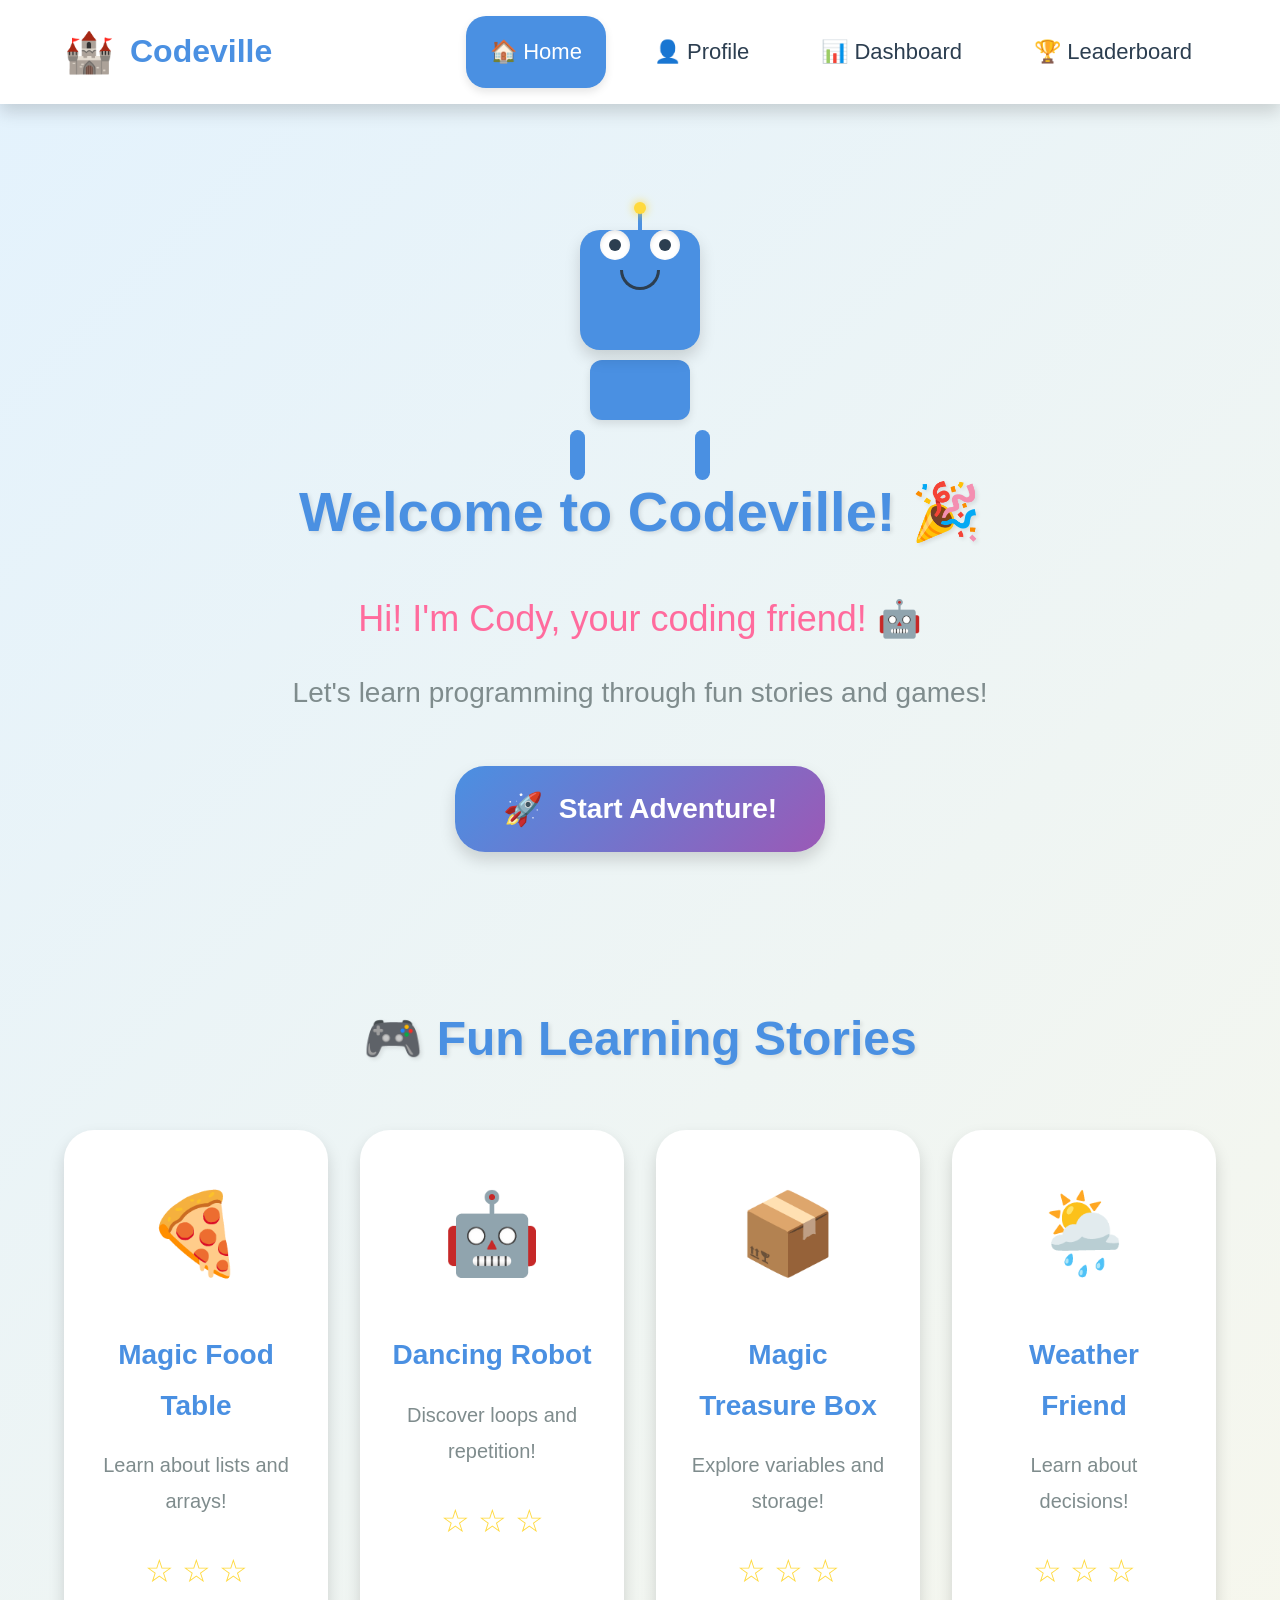
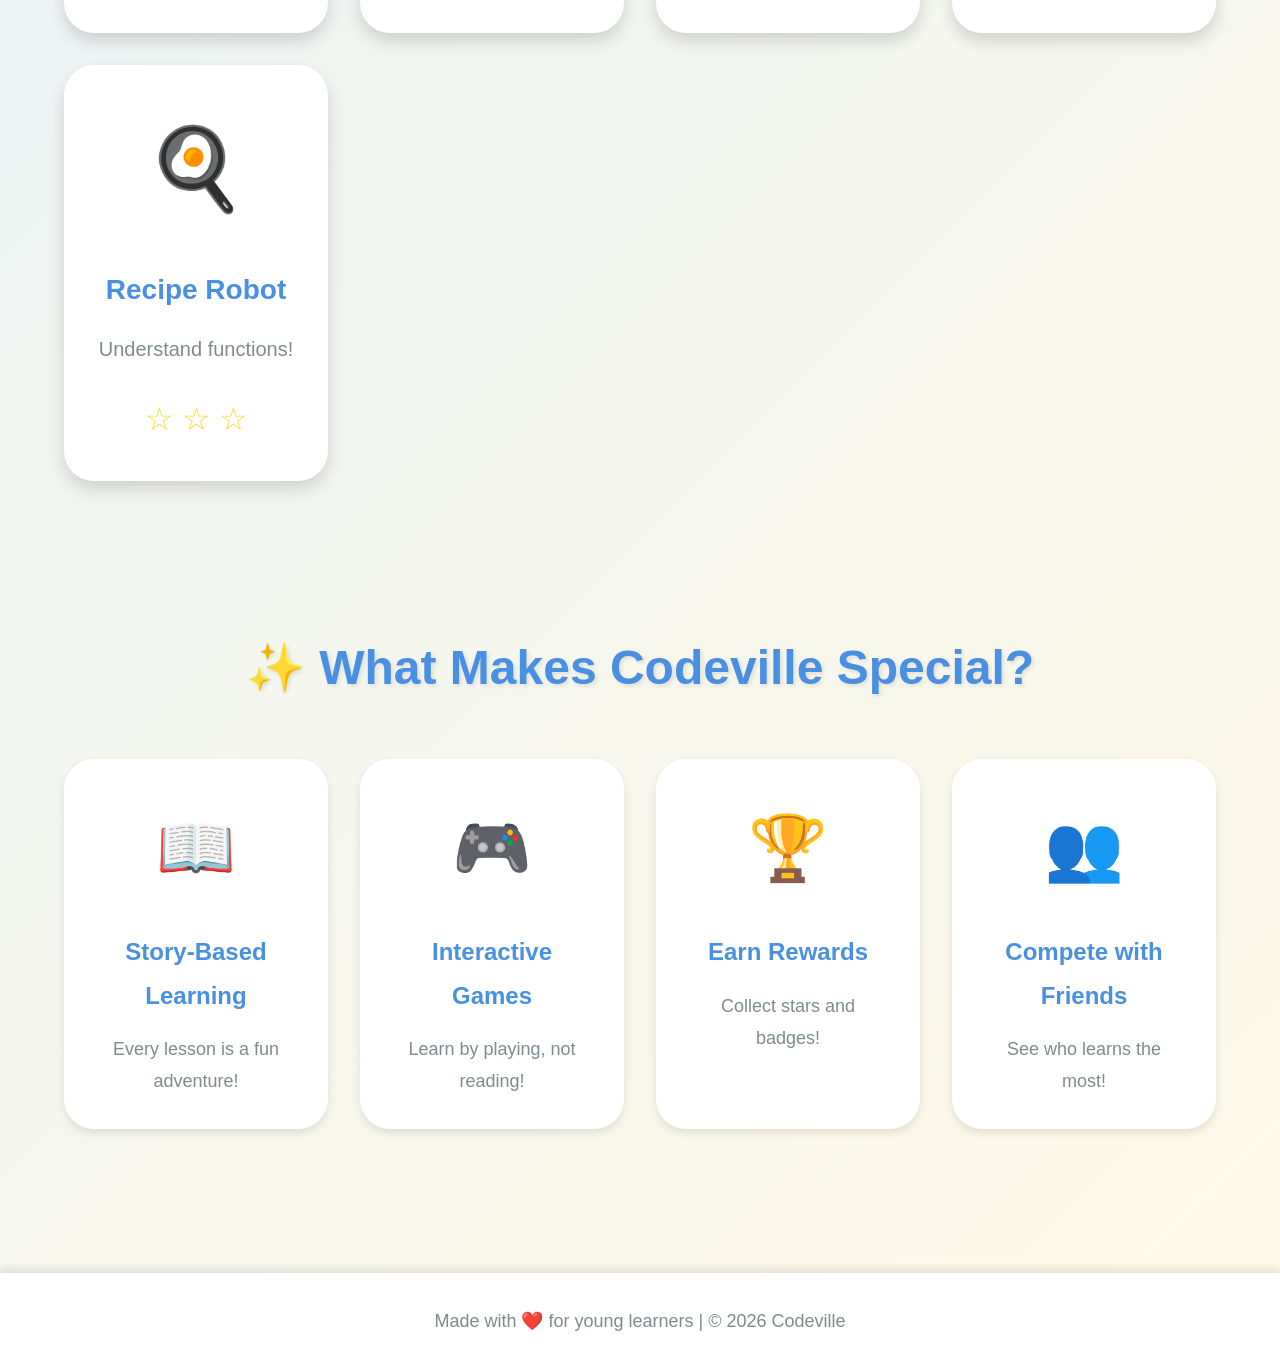
==== dashboard.html @ d08ebb69 "Add dashboard, leaderboard, and profile pages with full functionality" ====
<!DOCTYPE html>
<html lang="en">
<head>
    <meta charset="UTF-8">
    <meta name="viewport" content="width=device-width, initial-scale=1.0">
    <title>📊 My Dashboard - Codeville</title>
    <link rel="stylesheet" href="css/main.css">
    <link rel="stylesheet" href="css/animations.css">
    <link rel="stylesheet" href="css/kid-friendly.css">
    <style>
        .dashboard-container {
            max-width: 1200px;
            margin: 0 auto;
            padding: var(--spacing-xl) var(--spacing-md);
        }

        .dashboard-header {
            background: linear-gradient(135deg, var(--cody-blue), var(--fun-pink));
            border-radius: var(--radius-lg);
            padding: var(--spacing-xl);
            text-align: center;
            color: var(--white);
            box-shadow: var(--shadow-medium);
            margin-bottom: var(--spacing-xl);
        }

        .dashboard-greeting {
            font-size: 48px;
            margin-bottom: var(--spacing-sm);
            animation: bounce 2s infinite;
        }

        .dashboard-subtitle {
            font-size: 28px;
            opacity: 0.9;
        }

        .stats-overview {
            display: grid;
            grid-template-columns: repeat(auto-fit, minmax(220px, 1fr));
            gap: var(--spacing-md);
            margin-bottom: var(--spacing-xl);
        }

        .stat-box {
            background: var(--white);
            border-radius: var(--radius-lg);
            padding: var(--spacing-lg);
            text-align: center;
            box-shadow: var(--shadow-small);
            transition: all 0.3s ease;
        }

        .stat-box:hover {
            transform: translateY(-4px);
            box-shadow: var(--shadow-medium);
        }

        .stat-icon {
            font-size: 72px;
            margin-bottom: var(--spacing-sm);
        }

        .stat-value {
            font-size: 56px;
            font-weight: bold;
            color: var(--cody-blue);
            margin-bottom: var(--spacing-xs);
        }

        .stat-label {
            font-size: 22px;
            color: var(--text-light);
        }

        .progress-section {
            background: var(--white);
            border-radius: var(--radius-lg);
            padding: var(--spacing-xl);
            box-shadow: var(--shadow-medium);
            margin-bottom: var(--spacing-xl);
        }

        .section-title {
            font-size: 40px;
            color: var(--cody-blue);
            text-align: center;
            margin-bottom: var(--spacing-lg);
        }

        .progress-bar-container {
            background: var(--sky-blue);
            border-radius: var(--radius-full);
            height: 60px;
            margin-bottom: var(--spacing-md);
            overflow: hidden;
            position: relative;
        }

        .progress-bar-fill {
            background: linear-gradient(90deg, var(--happy-yellow), var(--fun-pink));
            height: 100%;
            border-radius: var(--radius-full);
            display: flex;
            align-items: center;
            justify-content: center;
            font-size: 24px;
            font-weight: bold;
            color: var(--white);
            transition: width 1s ease;
            min-width: 60px;
        }

        .progress-label {
            font-size: 24px;
            color: var(--text-dark);
            margin-bottom: var(--spacing-sm);
            font-weight: bold;
        }

        .stories-grid {
            display: grid;
            grid-template-columns: repeat(auto-fill, minmax(280px, 1fr));
            gap: var(--spacing-lg);
            margin-bottom: var(--spacing-xl);
        }

        .story-card {
            background: var(--white);
            border-radius: var(--radius-lg);
            padding: var(--spacing-lg);
            text-align: center;
            box-shadow: var(--shadow-small);
            transition: all 0.3s ease;
            cursor: pointer;
            border: 4px solid transparent;
        }

        .story-card:hover {
            transform: translateY(-8px);
            box-shadow: var(--shadow-large);
            border-color: var(--cody-blue);
        }

        .story-card.completed {
            background: linear-gradient(135deg, #E8F5E9, #C8E6C9);
        }

        .story-icon {
            font-size: 80px;
            margin-bottom: var(--spacing-md);
            animation: bounce 2s infinite;
        }

        .story-title {
            font-size: 28px;
            color: var(--text-dark);
            margin-bottom: var(--spacing-sm);
        }

        .story-description {
            font-size: 18px;
            color: var(--text-light);
            margin-bottom: var(--spacing-md);
        }

        .story-stars {
            font-size: 36px;
            margin-bottom: var(--spacing-md);
        }

        .story-status {
            display: inline-block;
            padding: var(--spacing-xs) var(--spacing-md);
            border-radius: var(--radius-full);
            font-size: 18px;
            font-weight: bold;
            margin-bottom: var(--spacing-md);
        }

        .story-status.completed {
            background: #4CAF50;
            color: var(--white);
        }

        .story-status.locked {
            background: var(--text-light);
            color: var(--white);
        }

        .play-button {
            width: 100%;
            padding: var(--spacing-md);
            font-size: 24px;
            font-weight: bold;
            border: none;
            border-radius: var(--radius-md);
            cursor: pointer;
            transition: all 0.3s ease;
            font-family: inherit;
            background: var(--cody-blue);
            color: var(--white);
        }

        .play-button:hover {
            background: var(--fun-pink);
            transform: scale(1.05);
        }

        .milestone-section {
            background: linear-gradient(135deg, var(--happy-yellow), var(--fun-pink));
            border-radius: var(--radius-lg);
            padding: var(--spacing-xl);
            text-align: center;
            box-shadow: var(--shadow-medium);
            margin-bottom: var(--spacing-xl);
        }

        .milestone-icon {
            font-size: 96px;
            margin-bottom: var(--spacing-md);
            animation: pulse 2s infinite;
        }

        .milestone-message {
            font-size: 32px;
            color: var(--white);
            font-weight: bold;
            margin-bottom: var(--spacing-md);
        }

        .milestone-progress {
            max-width: 600px;
            margin: 0 auto;
        }

        .daily-goal {
            background: var(--white);
            border-radius: var(--radius-lg);
            padding: var(--spacing-lg);
            text-align: center;
            box-shadow: var(--shadow-small);
            margin-bottom: var(--spacing-xl);
        }

        .daily-goal-icon {
            font-size: 64px;
            margin-bottom: var(--spacing-sm);
        }

        .daily-goal-text {
            font-size: 24px;
            color: var(--text-dark);
        }

        .quick-actions {
            display: flex;
            gap: var(--spacing-md);
            justify-content: center;
            flex-wrap: wrap;
            margin-bottom: var(--spacing-xl);
        }

        .action-btn {
            display: flex;
            align-items: center;
            gap: var(--spacing-sm);
            padding: var(--spacing-md) var(--spacing-lg);
            font-size: 22px;
            font-weight: bold;
            border: none;
            border-radius: var(--radius-md);
            cursor: pointer;
            transition: all 0.3s ease;
            box-shadow: var(--shadow-small);
            font-family: inherit;
            background: var(--white);
            color: var(--text-dark);
        }

        .action-btn:hover {
            transform: translateY(-2px);
            box-shadow: var(--shadow-medium);
        }

        .action-btn.primary {
            background: var(--cody-blue);
            color: var(--white);
        }

        @media (max-width: 768px) {
            .dashboard-greeting {
                font-size: 36px;
            }

            .dashboard-subtitle {
                font-size: 22px;
            }

            .stats-overview {
                grid-template-columns: repeat(2, 1fr);
            }

            .stories-grid {
                grid-template-columns: 1fr;
            }
        }
    </style>
</head>
<body>
    <!-- Navigation Bar -->
    <nav class="main-nav">
        <div class="nav-container">
            <div class="nav-logo">
                <span class="logo-icon">🏰</span>
                <span class="logo-text">Codeville</span>
            </div>
            <ul class="nav-menu" id="navMenu">
                <li><a href="index.html" class="nav-link">🏠 Home</a></li>
                <li><a href="profile.html" class="nav-link">👤 Profile</a></li>
                <li><a href="dashboard.html" class="nav-link active">📊 Dashboard</a></li>
                <li><a href="leaderboard.html" class="nav-link">🏆 Leaderboard</a></li>
            </ul>
            <button class="mobile-menu-toggle" id="mobileMenuToggle">
                <span></span>
                <span></span>
                <span></span>
            </button>
        </div>
    </nav>

    <!-- Main Content -->
    <main class="dashboard-container">
        <!-- Dashboard Header -->
        <section class="dashboard-header fade-in">
            <div class="dashboard-greeting" id="dashboardGreeting">Welcome back! 🎉</div>
            <div class="dashboard-subtitle">Let's continue your coding adventure!</div>
        </section>

        <!-- Stats Overview -->
        <section class="stats-overview">
            <div class="stat-box bounce-in">
                <div class="stat-icon">⭐</div>
                <div class="stat-value" id="totalStars">0</div>
                <div class="stat-label">Total Stars</div>
            </div>

            <div class="stat-box bounce-in" style="animation-delay: 0.1s;">
                <div class="stat-icon">📚</div>
                <div class="stat-value" id="storiesCompleted">0/5</div>
                <div class="stat-label">Stories Done</div>
            </div>

            <div class="stat-box bounce-in" style="animation-delay: 0.2s;">
                <div class="stat-icon">🏆</div>
                <div class="stat-value" id="totalBadges">0</div>
                <div class="stat-label">Badges</div>
            </div>

            <div class="stat-box bounce-in" style="animation-delay: 0.3s;">
                <div class="stat-icon">🔥</div>
                <div class="stat-value" id="currentStreak">0</div>
                <div class="stat-label">Day Streak</div>
            </div>
        </section>

        <!-- Daily Goal -->
        <section class="daily-goal fade-in">
            <div class="daily-goal-icon" id="dailyGoalIcon">📅</div>
            <div class="daily-goal-text" id="dailyGoalText">Loading...</div>
        </section>

        <!-- Progress Bars -->
        <section class="progress-section fade-in">
            <h2 class="section-title">📈 Your Progress</h2>
            
            <div class="progress-label">Story Completion</div>
            <div class="progress-bar-container">
                <div class="progress-bar-fill" id="storyProgressBar" style="width: 0%;">0%</div>
            </div>

            <div class="progress-label">Star Collection</div>
            <div class="progress-bar-container">
                <div class="progress-bar-fill" id="starProgressBar" style="width: 0%;">0%</div>
            </div>
        </section>

        <!-- Next Milestone -->
        <section class="milestone-section fade-in" id="nextMilestone">
            <div class="milestone-icon">🎯</div>
            <div class="milestone-message">Loading next milestone...</div>
        </section>

        <!-- Stories Grid -->
        <section class="progress-section fade-in">
            <h2 class="section-title">🎮 Learning Stories</h2>
            <div class="stories-grid" id="storiesProgressContainer">
                <!-- Stories will be loaded here by JavaScript -->
            </div>
        </section>

        <!-- Quick Actions -->
        <section class="quick-actions">
            <button class="action-btn primary" onclick="window.location.href='profile.html'">
                <span>👤</span>
                <span>View Profile</span>
            </button>
            <button class="action-btn" onclick="window.location.href='leaderboard.html'">
                <span>🏆</span>
                <span>Leaderboard</span>
            </button>
            <button class="action-btn" onclick="ProgressTracker.exportProgressReport()">
                <span>📄</span>
                <span>Download Report</span>
            </button>
        </section>
    </main>

    <!-- Footer -->
    <footer class="main-footer">
        <p>Made with ❤️ for young learners | © 2026 Codeville</p>
    </footer>

    <!-- Scripts -->
    <script src="js/main.js"></script>
    <script src="js/profile.js"></script>
    <script src="js/progress.js"></script>
    <script>
        // Dashboard-specific functionality
        document.addEventListener('DOMContentLoaded', function() {
            loadDashboardData();
        });

        function loadDashboardData() {
            const profile = ProfileManager.getProfile();
            
            if (!profile) {
                window.location.href = 'index.html';
                return;
            }

            // Update greeting
            const greeting = getGreeting();
            document.getElementById('dashboardGreeting').textContent = `${greeting}, ${profile.name}! ${profile.avatar}`;

            // Update streak
            ProfileManager.updateStreak();

            // Check for new badges
            checkBadges();

            // Load all dashboard data
            loadStats();
            loadDailyGoal();
            loadProgressBars();
            loadNextMilestone();
            loadStoriesGrid();
        }

        function loadStats() {
            const progress = ProgressTracker.getOverallProgress();
            if (!progress) return;

            document.getElementById('totalStars').textContent = progress.starsEarned;
            document.getElementById('storiesCompleted').textContent = `${progress.storiesCompleted}/${progress.totalStories}`;
            document.getElementById('totalBadges').textContent = progress.badges;
            document.getElementById('currentStreak').textContent = progress.streak;
        }

        function loadDailyGoal() {
            const goal = ProgressTracker.getDailyGoal();
            if (!goal) return;

            const iconElement = document.getElementById('dailyGoalIcon');
            const textElement = document.getElementById('dailyGoalText');

            if (goal.completed) {
                iconElement.textContent = '✅';
                textElement.textContent = goal.message;
            } else {
                iconElement.textContent = '📅';
                textElement.textContent = goal.message;
            }
        }

        function loadProgressBars() {
            const progress = ProgressTracker.getOverallProgress();
            if (!progress) return;

            // Animate progress bars
            setTimeout(() => {
                const storyBar = document.getElementById('storyProgressBar');
                const starBar = document.getElementById('starProgressBar');

                storyBar.style.width = progress.storyProgress + '%';
                storyBar.textContent = progress.storyProgress + '%';

                starBar.style.width = progress.starProgress + '%';
                starBar.textContent = progress.starProgress + '%';
            }, 300);
        }

        function loadNextMilestone() {
            const milestone = ProgressTracker.getNextMilestone();
            if (!milestone) return;

            const container = document.getElementById('nextMilestone');

            if (milestone.completed) {
                container.innerHTML = `
                    <div class="milestone-icon">${milestone.icon}</div>
                    <div class="milestone-message">${milestone.message}</div>
                `;
            } else {
                const percentage = Math.round((milestone.progress / milestone.target) * 100);
                container.innerHTML = `
                    <div class="milestone-icon">${milestone.icon}</div>
                    <div class="milestone-message">${milestone.message}</div>
                    <div class="milestone-progress">
                        <div class="progress-bar-container">
                            <div class="progress-bar-fill" style="width: ${percentage}%">
                                ${milestone.progress}/${milestone.target}
                            </div>
                        </div>
                    </div>
                `;
            }
        }

        function loadStoriesGrid() {
            const stories = ProgressTracker.getAllStoriesProgress();
            const container = document.getElementById('storiesProgressContainer');

            if (!container) return;

            container.innerHTML = '';

            stories.forEach(story => {
                const card = createStoryCard(story);
                container.appendChild(card);
            });
        }

        function createStoryCard(story) {
            const card = document.createElement('div');
            card.className = 'story-card' + (story.progress.completed ? ' completed' : '');

            const stars = '⭐'.repeat(story.progress.stars) + '☆'.repeat(3 - story.progress.stars);
            const status = story.progress.completed ? 'Completed' : 'Not Started';
            const statusClass = story.progress.completed ? 'completed' : 'locked';
            const buttonText = story.progress.completed ? '▶️ Play Again' : '🚀 Start Story';

            card.innerHTML = `
                <div class="story-icon">${story.icon}</div>
                <h3 class="story-title">${story.name}</h3>
                <div class="story-stars">${stars}</div>
                <div class="story-status ${statusClass}">${status}</div>
                <button class="play-button" onclick="playStory(${story.id})">
                    ${buttonText}
                </button>
            `;

            return card;
        }

        function playStory(storyId) {
            const slugs = {
                1: 'magic-table',
                2: 'dancing-robot',
                3: 'magic-box',
                4: 'weather-friend',
                5: 'recipe-robot'
            };
            
            const slug = slugs[storyId];
            window.location.href = `stories/story${storyId}-${slug}.html`;
        }

        function getGreeting() {
            const hour = new Date().getHours();
            if (hour < 12) return 'Good morning';
            if (hour < 18) return 'Good afternoon';
            return 'Good evening';
        }
    </script>
</body>
</html>
---- css/main.css ----
/* ===================================
   CODEVILLE - MAIN STYLES
   Kid-Friendly Design for Ages 5-7
   =================================== */

/* ===== CSS VARIABLES ===== */
:root {
    /* Main Colors - Super Bright! */
    --cody-blue: #4A90E2;
    --happy-yellow: #FFD93D;
    --fun-pink: #FF6B9D;
    --success-green: #2ECC71;
    --playful-purple: #9B59B6;
    --bright-orange: #FFA500;
    
    /* Backgrounds */
    --sky-blue: #E3F2FD;
    --sunshine: #FFF9E6;
    --grass-green: #E8F5E9;
    --white: #FFFFFF;
    
    /* Text Colors */
    --text-dark: #2C3E50;
    --text-light: #7F8C8D;
    
    /* Shadows */
    --shadow-small: 0 4px 8px rgba(0,0,0,0.1);
    --shadow-medium: 0 8px 16px rgba(0,0,0,0.15);
    --shadow-large: 0 12px 24px rgba(0,0,0,0.2);
    
    /* Spacing */
    --spacing-xs: 8px;
    --spacing-sm: 16px;
    --spacing-md: 24px;
    --spacing-lg: 32px;
    --spacing-xl: 48px;
    
    /* Border Radius */
    --radius-sm: 12px;
    --radius-md: 20px;
    --radius-lg: 30px;
    --radius-full: 50%;
}

/* ===== RESET & BASE STYLES ===== */
* {
    margin: 0;
    padding: 0;
    box-sizing: border-box;
}

body {
    font-family: 'Comic Sans MS', 'Arial Rounded MT Bold', 'Helvetica Rounded', sans-serif;
    font-size: 24px;
    line-height: 1.8;
    color: var(--text-dark);
    background: linear-gradient(135deg, var(--sky-blue) 0%, var(--sunshine) 100%);
    min-height: 100vh;
    overflow-x: hidden;
}

/* ===== NAVIGATION BAR ===== */
.main-nav {
    background: var(--white);
    box-shadow: var(--shadow-medium);
    position: sticky;
    top: 0;
    z-index: 1000;
    padding: var(--spacing-sm) 0;
}

.nav-container {
    max-width: 1200px;
    margin: 0 auto;
    padding: 0 var(--spacing-md);
    display: flex;
    justify-content: space-between;
    align-items: center;
}

.nav-logo {
    display: flex;
    align-items: center;
    gap: var(--spacing-sm);
    font-size: 32px;
    font-weight: bold;
    color: var(--cody-blue);
}

.logo-icon {
    font-size: 40px;
    animation: bounce 2s infinite;
}

.nav-menu {
    display: flex;
    list-style: none;
    gap: var(--spacing-md);
}

.nav-link {
    text-decoration: none;
    color: var(--text-dark);
    font-size: 22px;
    padding: var(--spacing-sm) var(--spacing-md);
    border-radius: var(--radius-md);
    transition: all 0.3s ease;
    display: flex;
    align-items: center;
    gap: var(--spacing-xs);
}

.nav-link:hover {
    background: var(--sky-blue);
    transform: translateY(-2px);
}

.nav-link.active {
    background: var(--cody-blue);
    color: var(--white);
    box-shadow: var(--shadow-small);
}

.mobile-menu-toggle {
    display: none;
    flex-direction: column;
    gap: 6px;
    background: none;
    border: none;
    cursor: pointer;
    padding: var(--spacing-xs);
}

.mobile-menu-toggle span {
    width: 30px;
    height: 4px;
    background: var(--cody-blue);
    border-radius: 2px;
    transition: all 0.3s ease;
}

/* ===== MAIN CONTAINER ===== */
.home-container {
    max-width: 1200px;
    margin: 0 auto;
    padding: var(--spacing-xl) var(--spacing-md);
}

/* ===== WELCOME SECTION ===== */
.welcome-section {
    text-align: center;
    padding: var(--spacing-xl) 0;
}

.cody-character {
    margin: 0 auto var(--spacing-lg);
    width: 200px;
    height: 200px;
}

.cody-body {
    position: relative;
    width: 100%;
    height: 100%;
}

.cody-head {
    position: relative;
    width: 120px;
    height: 120px;
    background: var(--cody-blue);
    border-radius: var(--radius-md);
    margin: 0 auto;
    box-shadow: var(--shadow-medium);
    animation: float 3s ease-in-out infinite;
}

.cody-antenna {
    position: absolute;
    top: -20px;
    left: 50%;
    transform: translateX(-50%);
    width: 4px;
    height: 20px;
    background: var(--cody-blue);
}

.cody-antenna::after {
    content: '';
    position: absolute;
    top: -8px;
    left: 50%;
    transform: translateX(-50%);
    width: 12px;
    height: 12px;
    background: var(--happy-yellow);
    border-radius: 50%;
    box-shadow: 0 0 10px var(--happy-yellow);
    animation: blink 2s infinite;
}

.cody-eyes {
    display: flex;
    justify-content: center;
    gap: 20px;
    margin-top: 30px;
}

.eye {
    width: 30px;
    height: 30px;
    background: var(--white);
    border-radius: 50%;
    position: relative;
    box-shadow: inset 0 2px 4px rgba(0,0,0,0.1);
}

.pupil {
    width: 12px;
    height: 12px;
    background: var(--text-dark);
    border-radius: 50%;
    position: absolute;
    top: 50%;
    left: 50%;
    transform: translate(-50%, -50%);
    animation: look-around 4s infinite;
}

.cody-mouth {
    width: 40px;
    height: 20px;
    border: 3px solid var(--text-dark);
    border-top: none;
    border-radius: 0 0 20px 20px;
    margin: 10px auto 0;
}

.cody-torso {
    width: 100px;
    height: 60px;
    background: var(--cody-blue);
    border-radius: var(--radius-sm);
    margin: 10px auto;
    box-shadow: var(--shadow-small);
}

.cody-arms {
    display: flex;
    justify-content: space-between;
    width: 140px;
    margin: 0 auto;
}

.arm {
    width: 15px;
    height: 50px;
    background: var(--cody-blue);
    border-radius: var(--radius-sm);
}

.left-arm {
    animation: wave-left 2s infinite;
}

.right-arm {
    animation: wave-right 2s infinite;
}

.welcome-title {
    font-size: 56px;
    color: var(--cody-blue);
    margin-bottom: var(--spacing-md);
    text-shadow: 2px 2px 4px rgba(0,0,0,0.1);
}

.welcome-subtitle {
    font-size: 36px;
    color: var(--fun-pink);
    margin-bottom: var(--spacing-sm);
}

.welcome-description {
    font-size: 28px;
    color: var(--text-light);
    margin-bottom: var(--spacing-xl);
}

/* ===== BUTTONS ===== */
.action-buttons {
    display: flex;
    gap: var(--spacing-md);
    justify-content: center;
    flex-wrap: wrap;
}

.big-button {
    display: flex;
    align-items: center;
    gap: var(--spacing-sm);
    padding: var(--spacing-md) var(--spacing-xl);
    font-size: 28px;
    font-weight: bold;
    border: none;
    border-radius: var(--radius-lg);
    cursor: pointer;
    transition: all 0.3s ease;
    box-shadow: var(--shadow-medium);
    font-family: inherit;
    min-height: 80px;
}

.big-button:hover {
    transform: translateY(-4px) scale(1.05);
    box-shadow: var(--shadow-large);
}

.big-button:active {
    transform: translateY(-2px) scale(0.98);
}

.primary-button {
    background: linear-gradient(135deg, var(--cody-blue), var(--playful-purple));
    color: var(--white);
}

.secondary-button {
    background: linear-gradient(135deg, var(--success-green), var(--bright-orange));
    color: var(--white);
}

.button-icon {
    font-size: 32px;
}

.big-button:disabled {
    opacity: 0.5;
    cursor: not-allowed;
    transform: none;
}

/* ===== STORIES PREVIEW ===== */
.stories-preview {
    margin-top: var(--spacing-xl);
    padding: var(--spacing-xl) 0;
}

.section-title {
    font-size: 48px;
    text-align: center;
    color: var(--cody-blue);
    margin-bottom: var(--spacing-xl);
    text-shadow: 2px 2px 4px rgba(0,0,0,0.1);
}

.stories-grid {
    display: grid;
    grid-template-columns: repeat(auto-fit, minmax(250px, 1fr));
    gap: var(--spacing-lg);
    margin-top: var(--spacing-lg);
}

.story-card {
    background: var(--white);
    border-radius: var(--radius-lg);
    padding: var(--spacing-lg);
    text-align: center;
    box-shadow: var(--shadow-medium);
    transition: all 0.3s ease;
    cursor: pointer;
}

.story-card:hover {
    transform: translateY(-8px) scale(1.05);
    box-shadow: var(--shadow-large);
}

.story-icon {
    font-size: 80px;
    margin-bottom: var(--spacing-md);
    animation: bounce 2s infinite;
}

.story-title {
    font-size: 28px;
    color: var(--cody-blue);
    margin-bottom: var(--spacing-sm);
}

.story-description {
    font-size: 20px;
    color: var(--text-light);
    margin-bottom: var(--spacing-md);
}

.story-stars {
    display: flex;
    justify-content: center;
    gap: var(--spacing-xs);
    font-size: 32px;
}

.star {
    color: var(--happy-yellow);
    transition: all 0.3s ease;
}

.star.filled {
    color: var(--happy-yellow);
    text-shadow: 0 0 10px var(--happy-yellow);
}

/* ===== FEATURES SECTION ===== */
.features-section {
    margin-top: var(--spacing-xl);
    padding: var(--spacing-xl) 0;
}

.features-grid {
    display: grid;
    grid-template-columns: repeat(auto-fit, minmax(250px, 1fr));
    gap: var(--spacing-lg);
    margin-top: var(--spacing-lg);
}

.feature-card {
    background: var(--white);
    border-radius: var(--radius-lg);
    padding: var(--spacing-lg);
    text-align: center;
    box-shadow: var(--shadow-small);
    transition: all 0.3s ease;
}

.feature-card:hover {
    transform: translateY(-4px);
    box-shadow: var(--shadow-medium);
}

.feature-icon {
    font-size: 64px;
    margin-bottom: var(--spacing-md);
}

.feature-title {
    font-size: 24px;
    color: var(--cody-blue);
    margin-bottom: var(--spacing-sm);
}

.feature-description {
    font-size: 18px;
    color: var(--text-light);
}

/* ===== FOOTER ===== */
.main-footer {
    background: var(--white);
    padding: var(--spacing-lg);
    text-align: center;
    margin-top: var(--spacing-xl);
    box-shadow: 0 -4px 8px rgba(0,0,0,0.1);
}

.main-footer p {
    font-size: 18px;
    color: var(--text-light);
}

/* ===== MODAL ===== */
.modal {
    display: none;
    position: fixed;
    top: 0;
    left: 0;
    width: 100%;
    height: 100%;
    background: rgba(0,0,0,0.7);
    z-index: 2000;
    justify-content: center;
    align-items: center;
    animation: fadeIn 0.3s ease;
}

.modal.active {
    display: flex;
}

.modal-content {
    background: var(--white);
    border-radius: var(--radius-lg);
    padding: var(--spacing-xl);
    max-width: 600px;
    width: 90%;
    max-height: 90vh;
    overflow-y: auto;
    box-shadow: var(--shadow-large);
    animation: slideUp 0.3s ease;
}

.modal-title {
    font-size: 40px;
    color: var(--cody-blue);
    text-align: center;
    margin-bottom: var(--spacing-lg);
}

/* ===== PROFILE FORM ===== */
.profile-form {
    display: flex;
    flex-direction: column;
    gap: var(--spacing-lg);
}

.form-group {
    display: flex;
    flex-direction: column;
    gap: var(--spacing-sm);
}

.form-label {
    font-size: 24px;
    color: var(--text-dark);
    font-weight: bold;
}

.form-input {
    padding: var(--spacing-md);
    font-size: 24px;
    border: 3px solid var(--sky-blue);
    border-radius: var(--radius-md);
    font-family: inherit;
    transition: all 0.3s ease;
}

.form-input:focus {
    outline: none;
    border-color: var(--cody-blue);
    box-shadow: 0 0 0 4px rgba(74, 144, 226, 0.2);
}

.avatar-grid {
    display: grid;
    grid-template-columns: repeat(4, 1fr);
    gap: var(--spacing-sm);
}

.avatar-option {
    font-size: 48px;
    padding: var(--spacing-md);
    border: 3px solid var(--sky-blue);
    border-radius: var(--radius-md);
    background: var(--white);
    cursor: pointer;
    transition: all 0.3s ease;
}

.avatar-option:hover {
    transform: scale(1.1);
    border-color: var(--cody-blue);
}

.avatar-option.selected {
    border-color: var(--cody-blue);
    background: var(--sky-blue);
    box-shadow: 0 0 0 4px rgba(74, 144, 226, 0.2);
}

.color-grid {
    display: grid;
    grid-template-columns: repeat(4, 1fr);
    gap: var(--spacing-sm);
}

.color-option {
    width: 100%;
    height: 60px;
    border: 3px solid var(--white);
    border-radius: var(--radius-md);
    cursor: pointer;
    transition: all 0.3s ease;
    box-shadow: var(--shadow-small);
}

.color-option:hover {
    transform: scale(1.1);
    box-shadow: var(--shadow-medium);
}

.color-option.selected {
    border-color: var(--text-dark);
    box-shadow: 0 0 0 4px rgba(0,0,0,0.2);
}

/* ===== RESPONSIVE DESIGN ===== */
@media (max-width: 768px) {
    body {
        font-size: 20px;
    }
    
    .nav-menu {
        display: none;
        position: absolute;
        top: 100%;
        left: 0;
        right: 0;
        background: var(--white);
        flex-direction: column;
        padding: var(--spacing-md);
        box-shadow: var(--shadow-medium);
    }
    
    .nav-menu.active {
        display: flex;
    }
    
    .mobile-menu-toggle {
        display: flex;
    }
    
    .welcome-title {
        font-size: 40px;
    }
    
    .welcome-subtitle {
        font-size: 28px;
    }
    
    .welcome-description {
        font-size: 22px;
    }
    
    .section-title {
        font-size: 36px;
    }
    
    .stories-grid,
    .features-grid {
        grid-template-columns: 1fr;
    }
    
    .big-button {
        width: 100%;
        justify-content: center;
    }
    
    .avatar-grid,
    .color-grid {
        grid-template-columns: repeat(4, 1fr);
    }
}

@media (max-width: 480px) {
    .cody-character {
        width: 150px;
        height: 150px;
    }
    
    .cody-head {
        width: 90px;
        height: 90px;
    }
    
    .welcome-title {
        font-size: 32px;
    }
    
    .modal-content {
        padding: var(--spacing-md);
    }
}

/* Made with Bob */
---- css/animations.css ----
/* ===================================
   CODEVILLE - ANIMATIONS
   Fun Animations for Kids
   =================================== */

/* ===== KEYFRAME ANIMATIONS ===== */

/* Bounce Animation */
@keyframes bounce {
    0%, 100% {
        transform: translateY(0);
    }
    50% {
        transform: translateY(-20px);
    }
}

/* Float Animation */
@keyframes float {
    0%, 100% {
        transform: translateY(0);
    }
    50% {
        transform: translateY(-10px);
    }
}

/* Spin Animation */
@keyframes spin {
    from {
        transform: rotate(0deg);
    }
    to {
        transform: rotate(360deg);
    }
}

/* Pulse Animation */
@keyframes pulse {
    0%, 100% {
        transform: scale(1);
    }
    50% {
        transform: scale(1.1);
    }
}

/* Wiggle Animation */
@keyframes wiggle {
    0%, 100% {
        transform: rotate(0deg);
    }
    25% {
        transform: rotate(-5deg);
    }
    75% {
        transform: rotate(5deg);
    }
}

/* Shake Animation */
@keyframes shake {
    0%, 100% {
        transform: translateX(0);
    }
    25% {
        transform: translateX(-10px);
    }
    75% {
        transform: translateX(10px);
    }
}

/* Blink Animation */
@keyframes blink {
    0%, 90%, 100% {
        opacity: 1;
    }
    95% {
        opacity: 0;
    }
}

/* Fade In Animation */
@keyframes fadeIn {
    from {
        opacity: 0;
    }
    to {
        opacity: 1;
    }
}

/* Fade Out Animation */
@keyframes fadeOut {
    from {
        opacity: 1;
    }
    to {
        opacity: 0;
    }
}

/* Slide Up Animation */
@keyframes slideUp {
    from {
        transform: translateY(50px);
        opacity: 0;
    }
    to {
        transform: translateY(0);
        opacity: 1;
    }
}

/* Slide Down Animation */
@keyframes slideDown {
    from {
        transform: translateY(-50px);
        opacity: 0;
    }
    to {
        transform: translateY(0);
        opacity: 1;
    }
}

/* Slide Left Animation */
@keyframes slideLeft {
    from {
        transform: translateX(50px);
        opacity: 0;
    }
    to {
        transform: translateX(0);
        opacity: 1;
    }
}

/* Slide Right Animation */
@keyframes slideRight {
    from {
        transform: translateX(-50px);
        opacity: 0;
    }
    to {
        transform: translateX(0);
        opacity: 1;
    }
}

/* Zoom In Animation */
@keyframes zoomIn {
    from {
        transform: scale(0);
        opacity: 0;
    }
    to {
        transform: scale(1);
        opacity: 1;
    }
}

/* Zoom Out Animation */
@keyframes zoomOut {
    from {
        transform: scale(1);
        opacity: 1;
    }
    to {
        transform: scale(0);
        opacity: 0;
    }
}

/* Celebrate Animation */
@keyframes celebrate {
    0% {
        transform: scale(1) rotate(0deg);
    }
    25% {
        transform: scale(1.2) rotate(-10deg);
    }
    50% {
        transform: scale(1.3) rotate(10deg);
    }
    75% {
        transform: scale(1.2) rotate(-10deg);
    }
    100% {
        transform: scale(1) rotate(0deg);
    }
}

/* Rainbow Animation */
@keyframes rainbow {
    0% {
        filter: hue-rotate(0deg);
    }
    100% {
        filter: hue-rotate(360deg);
    }
}

/* Glow Animation */
@keyframes glow {
    0%, 100% {
        box-shadow: 0 0 5px rgba(255, 215, 0, 0.5);
    }
    50% {
        box-shadow: 0 0 20px rgba(255, 215, 0, 1);
    }
}

/* Wave Left Arm */
@keyframes wave-left {
    0%, 100% {
        transform: rotate(0deg);
        transform-origin: top right;
    }
    50% {
        transform: rotate(-30deg);
        transform-origin: top right;
    }
}

/* Wave Right Arm */
@keyframes wave-right {
    0%, 100% {
        transform: rotate(0deg);
        transform-origin: top left;
    }
    50% {
        transform: rotate(30deg);
        transform-origin: top left;
    }
}

/* Look Around Animation */
@keyframes look-around {
    0%, 100% {
        transform: translate(-50%, -50%);
    }
    25% {
        transform: translate(-70%, -50%);
    }
    75% {
        transform: translate(-30%, -50%);
    }
}

/* Confetti Fall */
@keyframes confetti-fall {
    0% {
        transform: translateY(-100vh) rotate(0deg);
        opacity: 1;
    }
    100% {
        transform: translateY(100vh) rotate(720deg);
        opacity: 0;
    }
}

/* Star Sparkle */
@keyframes sparkle {
    0%, 100% {
        transform: scale(1) rotate(0deg);
        opacity: 1;
    }
    50% {
        transform: scale(1.5) rotate(180deg);
        opacity: 0.5;
    }
}

/* Bounce In */
@keyframes bounceIn {
    0% {
        transform: scale(0.3);
        opacity: 0;
    }
    50% {
        transform: scale(1.05);
    }
    70% {
        transform: scale(0.9);
    }
    100% {
        transform: scale(1);
        opacity: 1;
    }
}

/* Bounce Out */
@keyframes bounceOut {
    0% {
        transform: scale(1);
        opacity: 1;
    }
    25% {
        transform: scale(0.95);
    }
    50% {
        transform: scale(1.1);
    }
    100% {
        transform: scale(0);
        opacity: 0;
    }
}

/* Flip Animation */
@keyframes flip {
    0% {
        transform: perspective(400px) rotateY(0);
    }
    100% {
        transform: perspective(400px) rotateY(360deg);
    }
}

/* Tada Animation */
@keyframes tada {
    0% {
        transform: scale(1) rotate(0deg);
    }
    10%, 20% {
        transform: scale(0.9) rotate(-3deg);
    }
    30%, 50%, 70%, 90% {
        transform: scale(1.1) rotate(3deg);
    }
    40%, 60%, 80% {
        transform: scale(1.1) rotate(-3deg);
    }
    100% {
        transform: scale(1) rotate(0deg);
    }
}

/* Jello Animation */
@keyframes jello {
    0%, 100% {
        transform: skewX(0deg) skewY(0deg);
    }
    30% {
        transform: skewX(25deg) skewY(25deg);
    }
    40% {
        transform: skewX(-15deg) skewY(-15deg);
    }
    50% {
        transform: skewX(15deg) skewY(15deg);
    }
    65% {
        transform: skewX(-5deg) skewY(-5deg);
    }
    75% {
        transform: skewX(5deg) skewY(5deg);
    }
}

/* Heartbeat Animation */
@keyframes heartbeat {
    0%, 100% {
        transform: scale(1);
    }
    14% {
        transform: scale(1.3);
    }
    28% {
        transform: scale(1);
    }
    42% {
        transform: scale(1.3);
    }
    70% {
        transform: scale(1);
    }
}

/* ===== UTILITY ANIMATION CLASSES ===== */

.bounce-in {
    animation: bounceIn 0.8s ease-out;
}

.fade-in {
    animation: fadeIn 0.6s ease-in;
}

.fade-in-delay {
    animation: fadeIn 0.6s ease-in 0.3s both;
}

.slide-up {
    animation: slideUp 0.6s ease-out;
}

.slide-down {
    animation: slideDown 0.6s ease-out;
}

.slide-left {
    animation: slideLeft 0.6s ease-out;
}

.slide-right {
    animation: slideRight 0.6s ease-out;
}

.zoom-in {
    animation: zoomIn 0.5s ease-out;
}

.celebrate-animation {
    animation: celebrate 0.8s ease-in-out;
}

.pulse-animation {
    animation: pulse 1.5s ease-in-out infinite;
}

.wiggle-animation {
    animation: wiggle 0.5s ease-in-out;
}

.shake-animation {
    animation: shake 0.5s ease-in-out;
}

.spin-animation {
    animation: spin 1s linear infinite;
}

.glow-animation {
    animation: glow 2s ease-in-out infinite;
}

.rainbow-animation {
    animation: rainbow 3s linear infinite;
}

.tada-animation {
    animation: tada 1s ease-in-out;
}

.jello-animation {
    animation: jello 0.9s ease-in-out;
}

.heartbeat-animation {
    animation: heartbeat 1.3s ease-in-out infinite;
}

.flip-animation {
    animation: flip 1s ease-in-out;
}

/* ===== HOVER ANIMATIONS ===== */

.hover-bounce:hover {
    animation: bounce 0.6s ease-in-out;
}

.hover-pulse:hover {
    animation: pulse 0.6s ease-in-out;
}

.hover-wiggle:hover {
    animation: wiggle 0.5s ease-in-out;
}

.hover-tada:hover {
    animation: tada 1s ease-in-out;
}

.hover-grow:hover {
    transform: scale(1.1);
    transition: transform 0.3s ease;
}

.hover-shrink:hover {
    transform: scale(0.9);
    transition: transform 0.3s ease;
}

.hover-rotate:hover {
    transform: rotate(5deg);
    transition: transform 0.3s ease;
}

.hover-float:hover {
    transform: translateY(-10px);
    transition: transform 0.3s ease;
}

/* ===== LOADING ANIMATIONS ===== */

.loading-spinner {
    width: 50px;
    height: 50px;
    border: 5px solid rgba(74, 144, 226, 0.3);
    border-top-color: #4A90E2;
    border-radius: 50%;
    animation: spin 1s linear infinite;
}

.loading-dots {
    display: flex;
    gap: 10px;
}

.loading-dot {
    width: 15px;
    height: 15px;
    background: #4A90E2;
    border-radius: 50%;
    animation: bounce 1.4s ease-in-out infinite;
}

.loading-dot:nth-child(2) {
    animation-delay: 0.2s;
}

.loading-dot:nth-child(3) {
    animation-delay: 0.4s;
}

/* ===== CONFETTI EFFECT ===== */

.confetti {
    position: fixed;
    width: 10px;
    height: 10px;
    background: #FFD93D;
    animation: confetti-fall 3s linear;
    pointer-events: none;
}

.confetti:nth-child(2n) {
    background: #FF6B9D;
}

.confetti:nth-child(3n) {
    background: #4A90E2;
}

.confetti:nth-child(4n) {
    background: #2ECC71;
}

.confetti:nth-child(5n) {
    background: #9B59B6;
}

/* ===== STAR EFFECT ===== */

.star-effect {
    position: absolute;
    font-size: 24px;
    animation: sparkle 1s ease-out forwards;
    pointer-events: none;
}

/* ===== PAGE TRANSITION ===== */

.page-transition {
    position: fixed;
    top: 0;
    left: 0;
    width: 100%;
    height: 100%;
    background: linear-gradient(135deg, #4A90E2, #9B59B6);
    z-index: 9999;
    display: flex;
    justify-content: center;
    align-items: center;
    animation: fadeOut 0.5s ease-out 0.5s forwards;
}

.page-transition-content {
    color: white;
    font-size: 48px;
    animation: pulse 1s ease-in-out infinite;
}

/* ===== SMOOTH TRANSITIONS ===== */

.smooth-transition {
    transition: all 0.3s ease;
}

.smooth-transition-slow {
    transition: all 0.6s ease;
}

.smooth-transition-fast {
    transition: all 0.15s ease;
}

/* ===== ENTRANCE ANIMATIONS ===== */

.entrance-1 {
    animation: slideUp 0.6s ease-out;
}

.entrance-2 {
    animation: slideUp 0.6s ease-out 0.1s both;
}

.entrance-3 {
    animation: slideUp 0.6s ease-out 0.2s both;
}

.entrance-4 {
    animation: slideUp 0.6s ease-out 0.3s both;
}

.entrance-5 {
    animation: slideUp 0.6s ease-out 0.4s both;
}

/* ===== SUCCESS ANIMATIONS ===== */

.success-animation {
    animation: celebrate 0.8s ease-in-out, glow 2s ease-in-out infinite;
}

.success-checkmark {
    animation: zoomIn 0.5s ease-out, pulse 1s ease-in-out 0.5s;
}

/* ===== ERROR ANIMATIONS ===== */

.error-animation {
    animation: shake 0.5s ease-in-out;
}

.error-icon {
    animation: wiggle 0.5s ease-in-out;
}

/* ===== ATTENTION GRABBERS ===== */

.attention-pulse {
    animation: pulse 2s ease-in-out infinite;
}

.attention-bounce {
    animation: bounce 2s ease-in-out infinite;
}

.attention-glow {
    animation: glow 2s ease-in-out infinite;
}

.attention-wiggle {
    animation: wiggle 1s ease-in-out infinite;
}

/* ===== DISABLE ANIMATIONS (Accessibility) ===== */

@media (prefers-reduced-motion: reduce) {
    *,
    *::before,
    *::after {
        animation-duration: 0.01ms !important;
        animation-iteration-count: 1 !important;
        transition-duration: 0.01ms !important;
    }
}

/* Made with Bob */
---- css/kid-friendly.css ----
/* ===================================
   CODEVILLE - KID-FRIENDLY STYLES
   Extra Large, Touch-Friendly Design
   =================================== */

/* ===== EXTRA LARGE TEXT ===== */

.extra-large-text {
    font-size: 48px !important;
    line-height: 1.6;
}

.large-text {
    font-size: 36px !important;
    line-height: 1.6;
}

.medium-text {
    font-size: 28px !important;
    line-height: 1.6;
}

/* ===== TOUCH-FRIENDLY BUTTONS ===== */

.touch-button {
    min-width: 120px;
    min-height: 80px;
    padding: 20px 30px;
    font-size: 28px;
    border-radius: 20px;
    cursor: pointer;
    touch-action: manipulation;
    -webkit-tap-highlight-color: transparent;
}

.mega-button {
    min-width: 200px;
    min-height: 100px;
    padding: 30px 50px;
    font-size: 36px;
    border-radius: 30px;
}

/* ===== COLORFUL BACKGROUNDS ===== */

.bg-happy-yellow {
    background: linear-gradient(135deg, #FFD93D, #FFA500);
}

.bg-fun-pink {
    background: linear-gradient(135deg, #FF6B9D, #FF1493);
}

.bg-cody-blue {
    background: linear-gradient(135deg, #4A90E2, #1E90FF);
}

.bg-success-green {
    background: linear-gradient(135deg, #2ECC71, #27AE60);
}

.bg-playful-purple {
    background: linear-gradient(135deg, #9B59B6, #8E44AD);
}

.bg-bright-orange {
    background: linear-gradient(135deg, #FFA500, #FF8C00);
}

.bg-sky-blue {
    background: #E3F2FD;
}

.bg-sunshine {
    background: #FFF9E6;
}

.bg-grass-green {
    background: #E8F5E9;
}

/* ===== EMOJI ICONS (Large) ===== */

.emoji-icon {
    font-size: 64px;
    display: inline-block;
    line-height: 1;
}

.emoji-icon-large {
    font-size: 96px;
    display: inline-block;
    line-height: 1;
}

.emoji-icon-mega {
    font-size: 128px;
    display: inline-block;
    line-height: 1;
}

/* ===== ROUNDED CORNERS (Kid-Friendly) ===== */

.rounded-small {
    border-radius: 12px;
}

.rounded-medium {
    border-radius: 20px;
}

.rounded-large {
    border-radius: 30px;
}

.rounded-full {
    border-radius: 50%;
}

/* ===== SHADOWS (Soft & Friendly) ===== */

.shadow-soft {
    box-shadow: 0 4px 12px rgba(0, 0, 0, 0.1);
}

.shadow-medium {
    box-shadow: 0 8px 20px rgba(0, 0, 0, 0.15);
}

.shadow-strong {
    box-shadow: 0 12px 30px rgba(0, 0, 0, 0.2);
}

.shadow-colorful {
    box-shadow: 0 8px 20px rgba(74, 144, 226, 0.3);
}

/* ===== SPACING UTILITIES ===== */

.spacing-xs {
    padding: 8px;
}

.spacing-sm {
    padding: 16px;
}

.spacing-md {
    padding: 24px;
}

.spacing-lg {
    padding: 32px;
}

.spacing-xl {
    padding: 48px;
}

.margin-xs {
    margin: 8px;
}

.margin-sm {
    margin: 16px;
}

.margin-md {
    margin: 24px;
}

.margin-lg {
    margin: 32px;
}

.margin-xl {
    margin: 48px;
}

/* ===== GAP UTILITIES ===== */

.gap-xs {
    gap: 8px;
}

.gap-sm {
    gap: 16px;
}

.gap-md {
    gap: 24px;
}

.gap-lg {
    gap: 32px;
}

.gap-xl {
    gap: 48px;
}

/* ===== INTERACTIVE ELEMENTS ===== */

.clickable {
    cursor: pointer;
    user-select: none;
    -webkit-tap-highlight-color: transparent;
}

.draggable {
    cursor: grab;
    user-select: none;
    touch-action: none;
}

.draggable:active {
    cursor: grabbing;
}

.no-select {
    user-select: none;
    -webkit-user-select: none;
    -moz-user-select: none;
    -ms-user-select: none;
}

/* ===== BADGES & LABELS ===== */

.badge {
    display: inline-flex;
    align-items: center;
    justify-content: center;
    padding: 8px 16px;
    border-radius: 20px;
    font-size: 20px;
    font-weight: bold;
    box-shadow: 0 4px 8px rgba(0, 0, 0, 0.1);
}

.badge-star {
    background: linear-gradient(135deg, #FFD93D, #FFA500);
    color: #fff;
}

.badge-trophy {
    background: linear-gradient(135deg, #FFD700, #FFA500);
    color: #fff;
}

.badge-fire {
    background: linear-gradient(135deg, #FF6B6B, #FF4500);
    color: #fff;
}

.badge-heart {
    background: linear-gradient(135deg, #FF6B9D, #FF1493);
    color: #fff;
}

/* ===== PROGRESS BARS ===== */

.progress-bar-container {
    width: 100%;
    height: 40px;
    background: #E0E0E0;
    border-radius: 20px;
    overflow: hidden;
    box-shadow: inset 0 2px 4px rgba(0, 0, 0, 0.1);
}

.progress-bar-fill {
    height: 100%;
    background: linear-gradient(90deg, #2ECC71, #27AE60);
    border-radius: 20px;
    transition: width 0.5s ease;
    display: flex;
    align-items: center;
    justify-content: center;
    color: white;
    font-weight: bold;
    font-size: 20px;
}

.progress-bar-animated {
    animation: pulse 2s ease-in-out infinite;
}

/* ===== CARDS ===== */

.kid-card {
    background: white;
    border-radius: 20px;
    padding: 24px;
    box-shadow: 0 8px 16px rgba(0, 0, 0, 0.1);
    transition: all 0.3s ease;
}

.kid-card:hover {
    transform: translateY(-8px);
    box-shadow: 0 12px 24px rgba(0, 0, 0, 0.15);
}

.kid-card-colorful {
    background: linear-gradient(135deg, #E3F2FD, #FFF9E6);
    border: 3px solid #4A90E2;
}

/* ===== STARS RATING ===== */

.stars-container {
    display: flex;
    gap: 8px;
    font-size: 36px;
}

.star-empty {
    color: #E0E0E0;
}

.star-filled {
    color: #FFD93D;
    text-shadow: 0 0 10px rgba(255, 217, 61, 0.5);
}

.star-half {
    background: linear-gradient(90deg, #FFD93D 50%, #E0E0E0 50%);
    -webkit-background-clip: text;
    -webkit-text-fill-color: transparent;
    background-clip: text;
}

/* ===== TOOLTIPS (Kid-Friendly) ===== */

.tooltip {
    position: relative;
    display: inline-block;
}

.tooltip-text {
    visibility: hidden;
    background: #2C3E50;
    color: white;
    text-align: center;
    padding: 12px 20px;
    border-radius: 12px;
    font-size: 20px;
    position: absolute;
    z-index: 1;
    bottom: 125%;
    left: 50%;
    transform: translateX(-50%);
    opacity: 0;
    transition: opacity 0.3s;
    white-space: nowrap;
}

.tooltip:hover .tooltip-text {
    visibility: visible;
    opacity: 1;
}

/* ===== SPEECH BUBBLES ===== */

.speech-bubble {
    position: relative;
    background: white;
    border-radius: 20px;
    padding: 20px 30px;
    font-size: 24px;
    box-shadow: 0 8px 16px rgba(0, 0, 0, 0.1);
    max-width: 400px;
}

.speech-bubble::after {
    content: '';
    position: absolute;
    bottom: -20px;
    left: 50px;
    width: 0;
    height: 0;
    border: 20px solid transparent;
    border-top-color: white;
    border-bottom: 0;
}

.speech-bubble-left::after {
    left: 30px;
}

.speech-bubble-right::after {
    left: auto;
    right: 30px;
}

/* ===== NOTIFICATION BADGES ===== */

.notification-badge {
    position: absolute;
    top: -8px;
    right: -8px;
    background: #FF6B6B;
    color: white;
    border-radius: 50%;
    width: 32px;
    height: 32px;
    display: flex;
    align-items: center;
    justify-content: center;
    font-size: 18px;
    font-weight: bold;
    box-shadow: 0 4px 8px rgba(0, 0, 0, 0.2);
    animation: pulse 2s ease-in-out infinite;
}

/* ===== LOADING STATES ===== */

.loading-message {
    text-align: center;
    font-size: 32px;
    color: #4A90E2;
    padding: 40px;
}

.loading-emoji {
    font-size: 64px;
    animation: spin 2s linear infinite;
}

/* ===== SUCCESS/ERROR MESSAGES ===== */

.message-box {
    padding: 24px 32px;
    border-radius: 20px;
    font-size: 24px;
    margin: 20px 0;
    display: flex;
    align-items: center;
    gap: 16px;
    box-shadow: 0 4px 12px rgba(0, 0, 0, 0.1);
}

.message-success {
    background: linear-gradient(135deg, #E8F5E9, #C8E6C9);
    border: 3px solid #2ECC71;
    color: #1B5E20;
}

.message-error {
    background: linear-gradient(135deg, #FFEBEE, #FFCDD2);
    border: 3px solid #FF6B6B;
    color: #B71C1C;
}

.message-info {
    background: linear-gradient(135deg, #E3F2FD, #BBDEFB);
    border: 3px solid #4A90E2;
    color: #0D47A1;
}

.message-warning {
    background: linear-gradient(135deg, #FFF9E6, #FFE082);
    border: 3px solid #FFA500;
    color: #F57C00;
}

/* ===== AVATAR DISPLAY ===== */

.avatar-display {
    width: 80px;
    height: 80px;
    font-size: 64px;
    display: flex;
    align-items: center;
    justify-content: center;
    border-radius: 50%;
    background: white;
    box-shadow: 0 4px 12px rgba(0, 0, 0, 0.1);
}

.avatar-large {
    width: 120px;
    height: 120px;
    font-size: 96px;
}

.avatar-small {
    width: 50px;
    height: 50px;
    font-size: 40px;
}

/* ===== GRID LAYOUTS ===== */

.grid-2 {
    display: grid;
    grid-template-columns: repeat(2, 1fr);
    gap: 24px;
}

.grid-3 {
    display: grid;
    grid-template-columns: repeat(3, 1fr);
    gap: 24px;
}

.grid-4 {
    display: grid;
    grid-template-columns: repeat(4, 1fr);
    gap: 24px;
}

.grid-auto {
    display: grid;
    grid-template-columns: repeat(auto-fit, minmax(200px, 1fr));
    gap: 24px;
}

/* ===== FLEX UTILITIES ===== */

.flex-center {
    display: flex;
    justify-content: center;
    align-items: center;
}

.flex-between {
    display: flex;
    justify-content: space-between;
    align-items: center;
}

.flex-column {
    display: flex;
    flex-direction: column;
}

.flex-wrap {
    display: flex;
    flex-wrap: wrap;
}

/* ===== TEXT UTILITIES ===== */

.text-center {
    text-align: center;
}

.text-left {
    text-align: left;
}

.text-right {
    text-align: right;
}

.text-bold {
    font-weight: bold;
}

.text-uppercase {
    text-transform: uppercase;
}

/* ===== COLOR TEXT ===== */

.text-blue {
    color: #4A90E2;
}

.text-pink {
    color: #FF6B9D;
}

.text-green {
    color: #2ECC71;
}

.text-yellow {
    color: #FFD93D;
}

.text-purple {
    color: #9B59B6;
}

.text-orange {
    color: #FFA500;
}

/* ===== RESPONSIVE UTILITIES ===== */

@media (max-width: 768px) {
    .grid-2,
    .grid-3,
    .grid-4 {
        grid-template-columns: 1fr;
    }
    
    .hide-mobile {
        display: none !important;
    }
    
    .extra-large-text {
        font-size: 36px !important;
    }
    
    .large-text {
        font-size: 28px !important;
    }
    
    .medium-text {
        font-size: 22px !important;
    }
}

@media (min-width: 769px) {
    .hide-desktop {
        display: none !important;
    }
}

/* ===== ACCESSIBILITY ===== */

.focus-visible:focus {
    outline: 4px solid #4A90E2;
    outline-offset: 4px;
}

.skip-link {
    position: absolute;
    top: -40px;
    left: 0;
    background: #4A90E2;
    color: white;
    padding: 12px 20px;
    text-decoration: none;
    font-size: 20px;
    border-radius: 0 0 12px 0;
}

.skip-link:focus {
    top: 0;
}

/* ===== HIGH CONTRAST MODE ===== */

@media (prefers-contrast: high) {
    .kid-card,
    .message-box,
    .speech-bubble {
        border: 3px solid currentColor;
    }
}

/* ===== PRINT STYLES ===== */

@media print {
    .no-print {
        display: none !important;
    }
    
    body {
        background: white;
        color: black;
    }
}

/* Made with Bob */
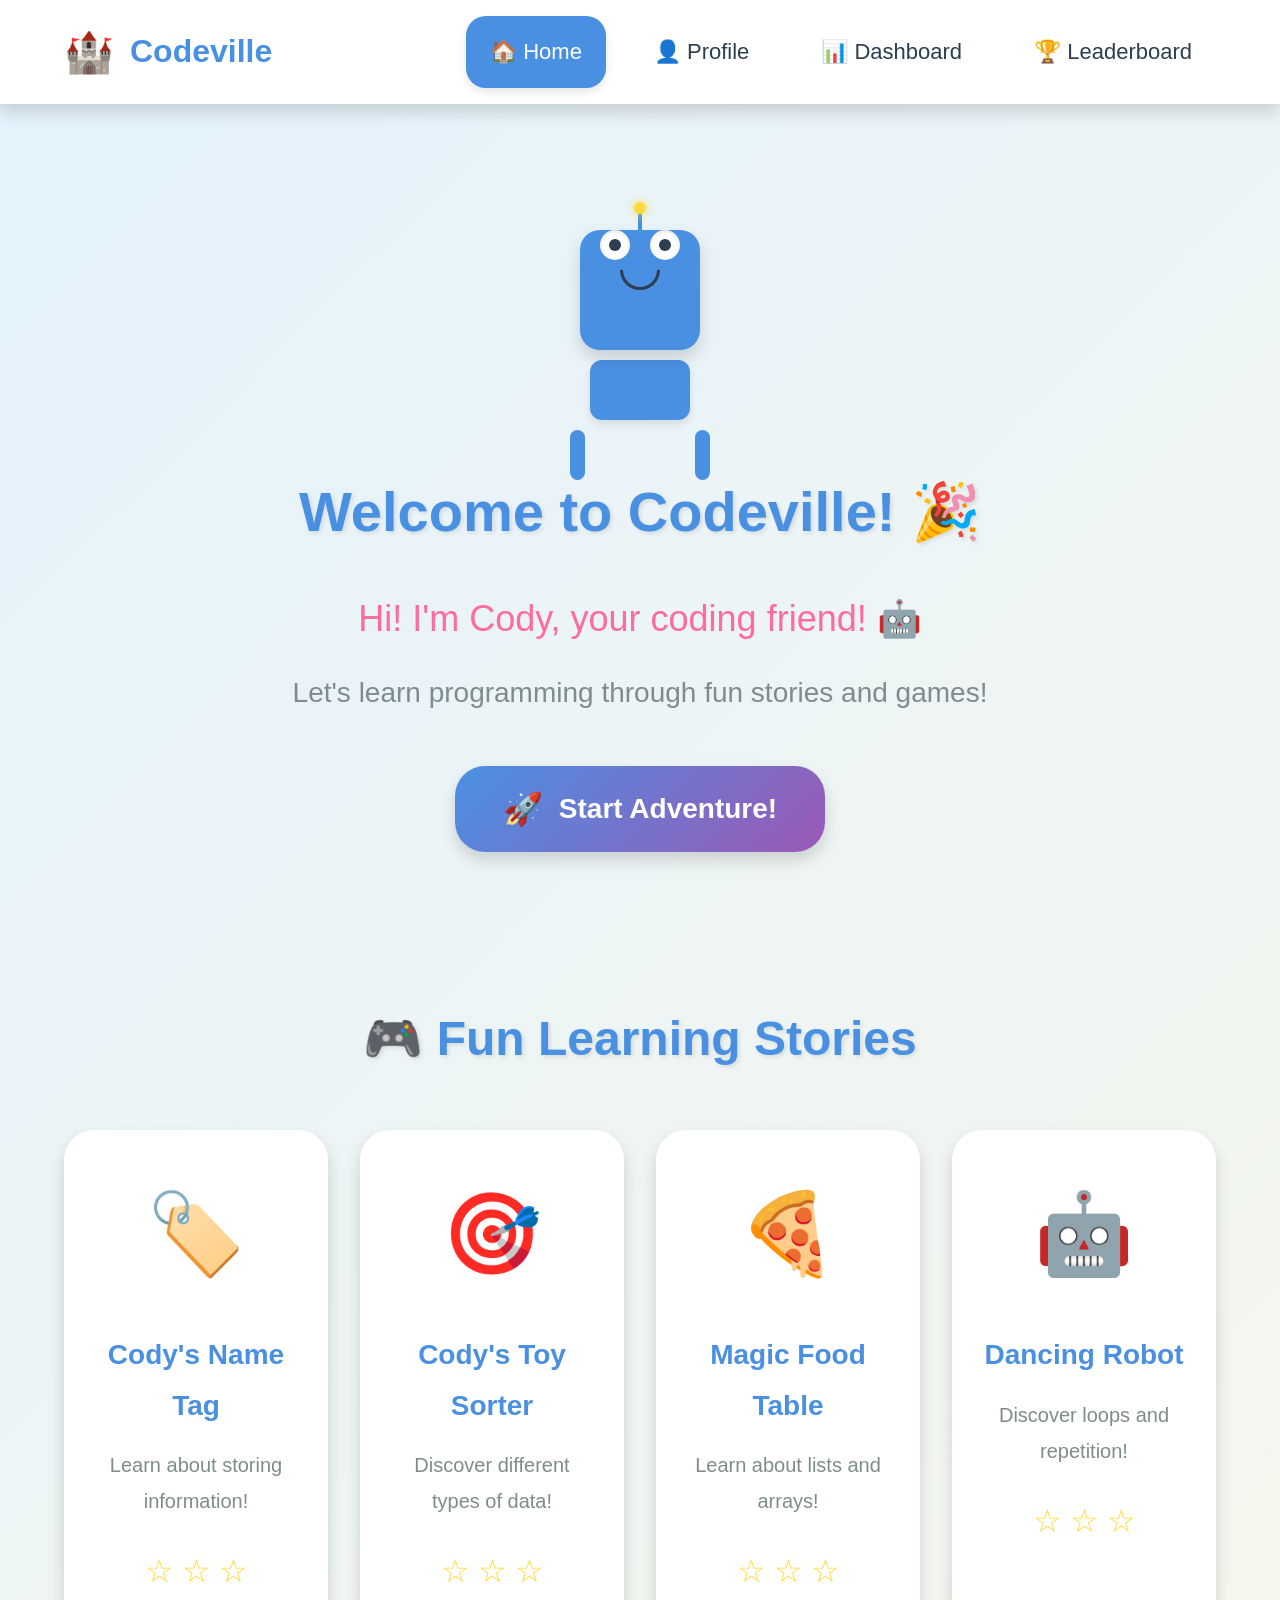
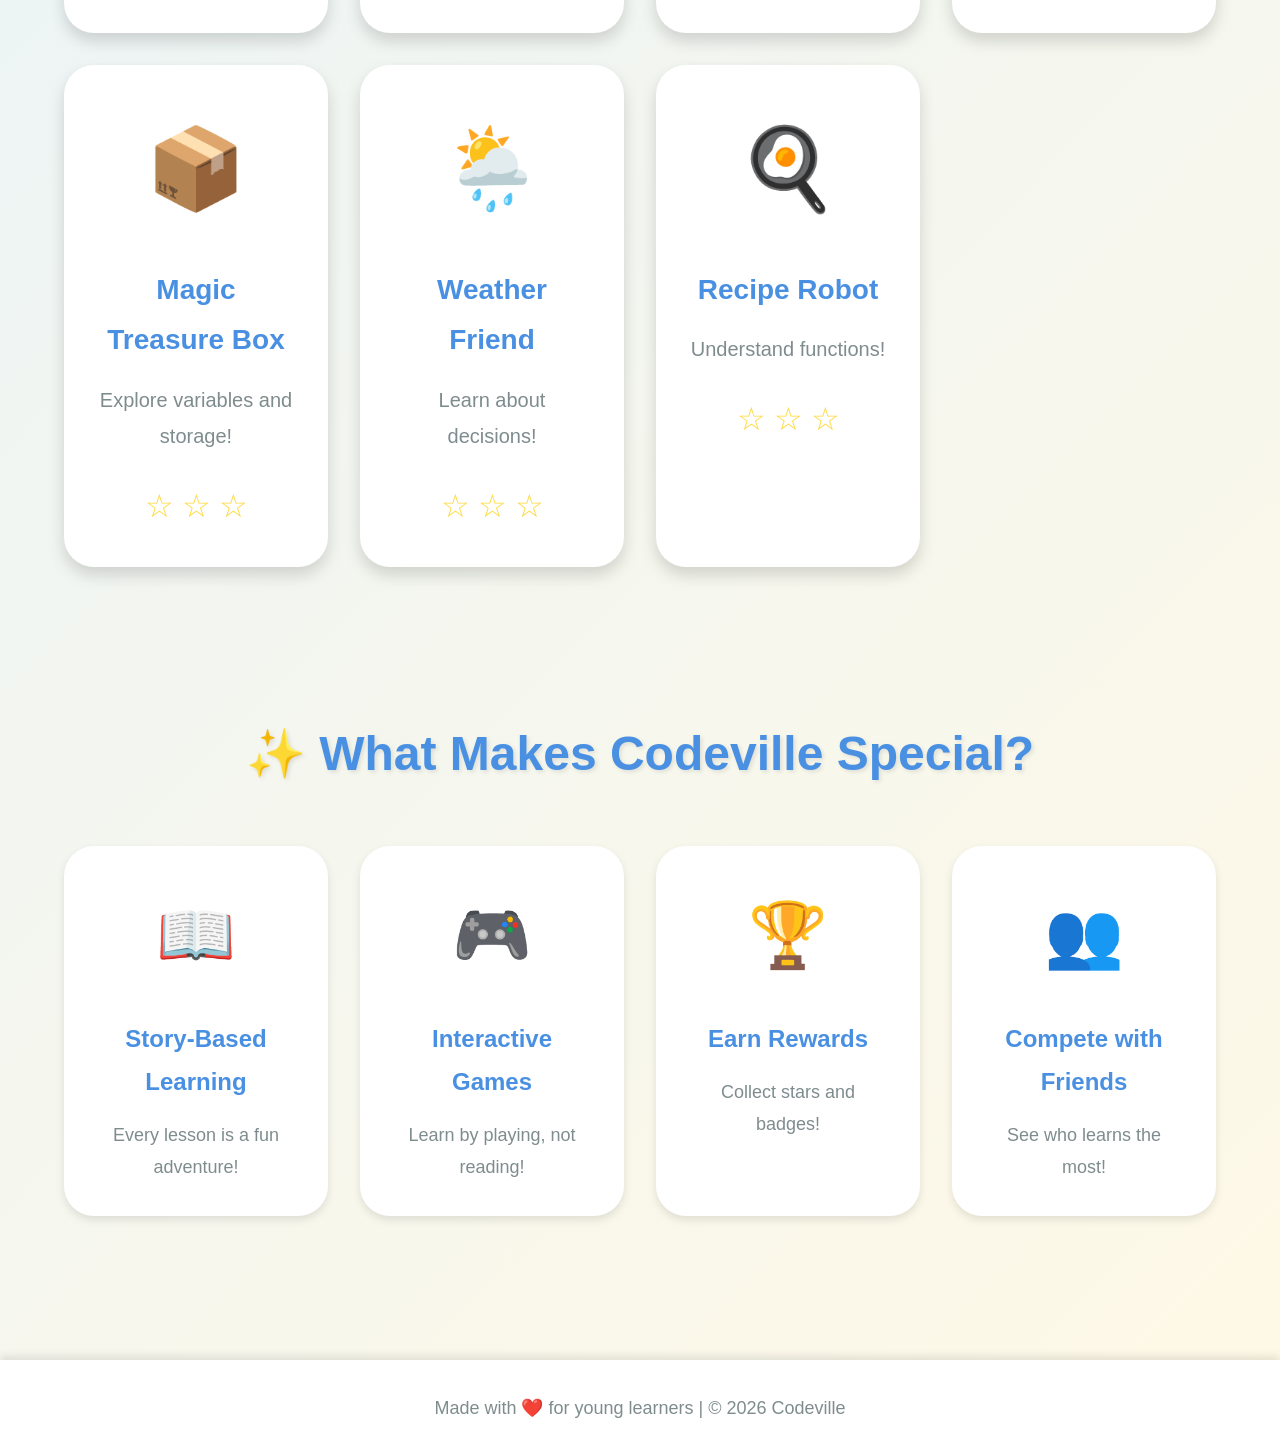
==== commit d5fee461: "Complete Codeville v1.0 - All 7 stories, profile system, leaderboard, and documentation" ====
--- a/dashboard.html
+++ b/dashboard.html
@@ -347,7 +347,7 @@
 
             <div class="stat-box bounce-in" style="animation-delay: 0.1s;">
                 <div class="stat-icon">📚</div>
-                <div class="stat-value" id="storiesCompleted">0/5</div>
+                <div class="stat-value" id="storiesCompleted">0/7</div>
                 <div class="stat-label">Stories Done</div>
             </div>
 
@@ -565,6 +565,8 @@
 
         function playStory(storyId) {
             const slugs = {
+                0: 'cody-name-tag',
+                '00': 'cody-toy-sorter',
                 1: 'magic-table',
                 2: 'dancing-robot',
                 3: 'magic-box',
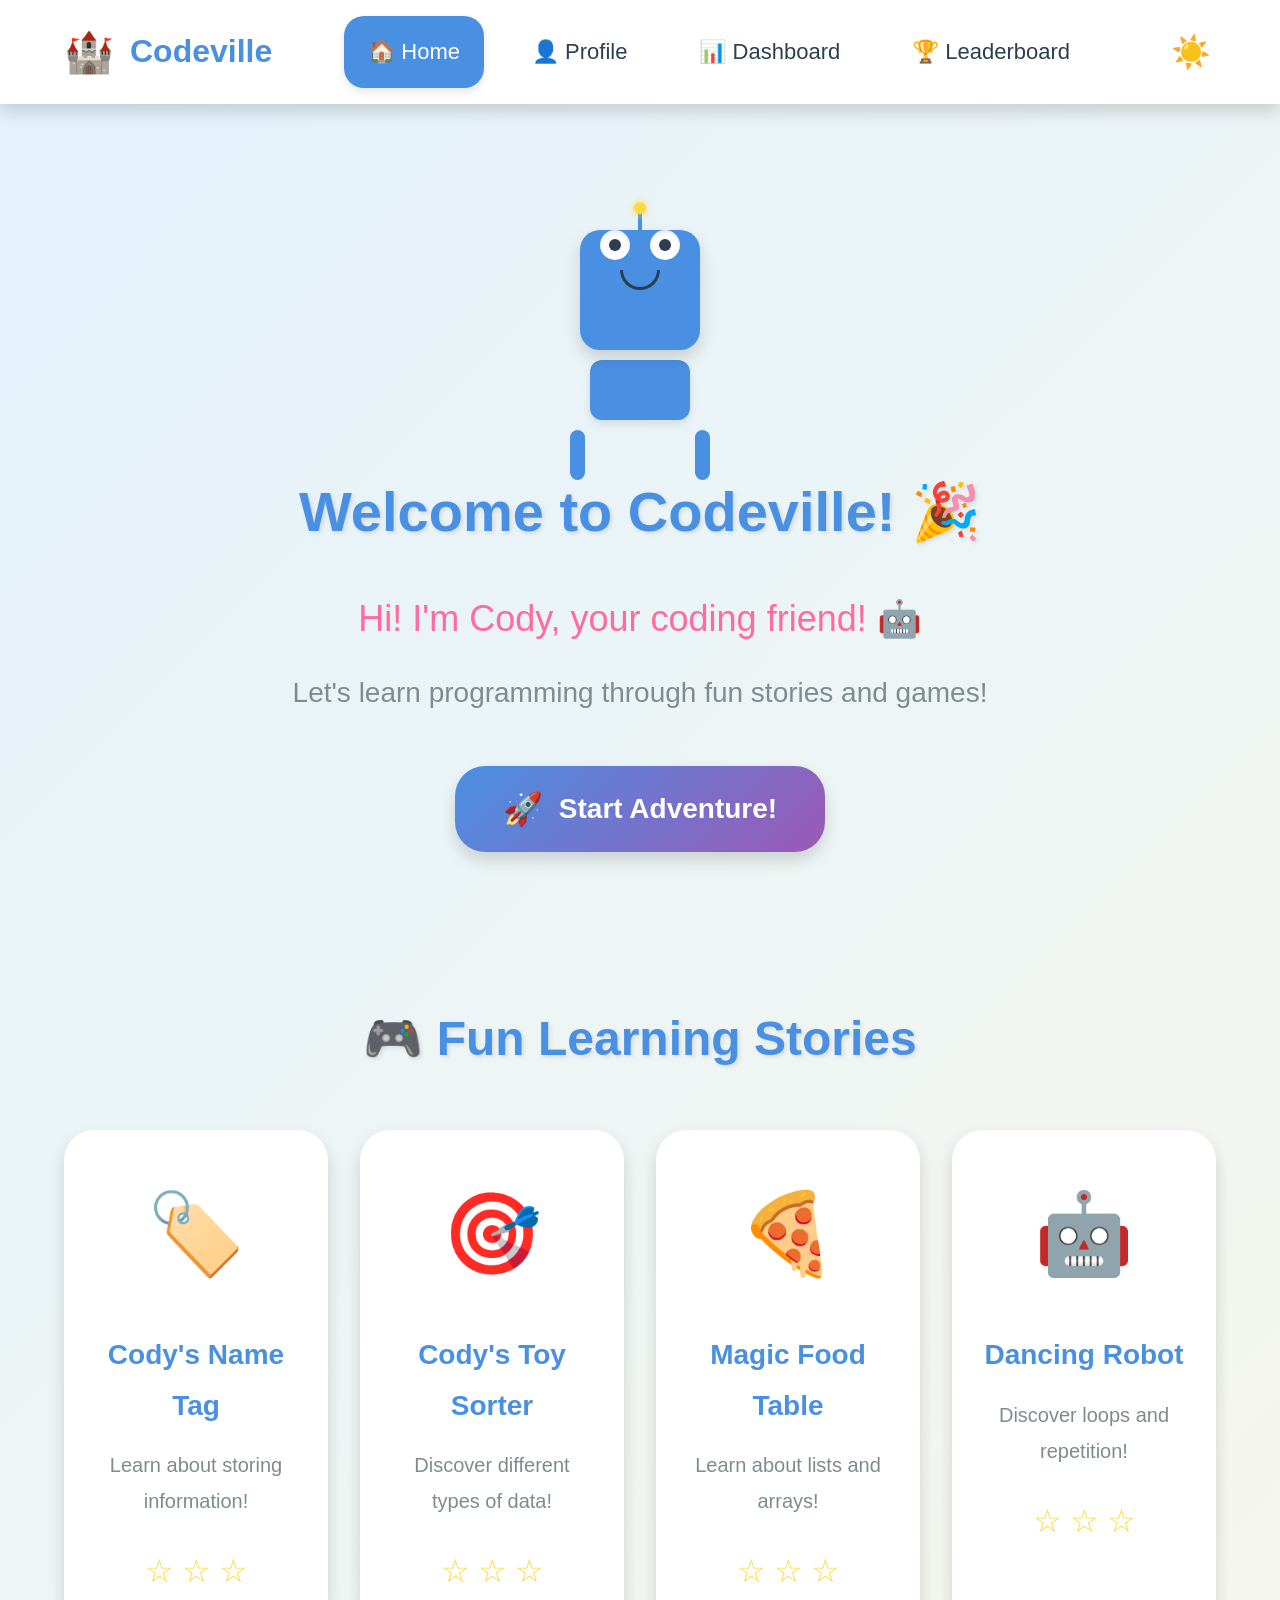
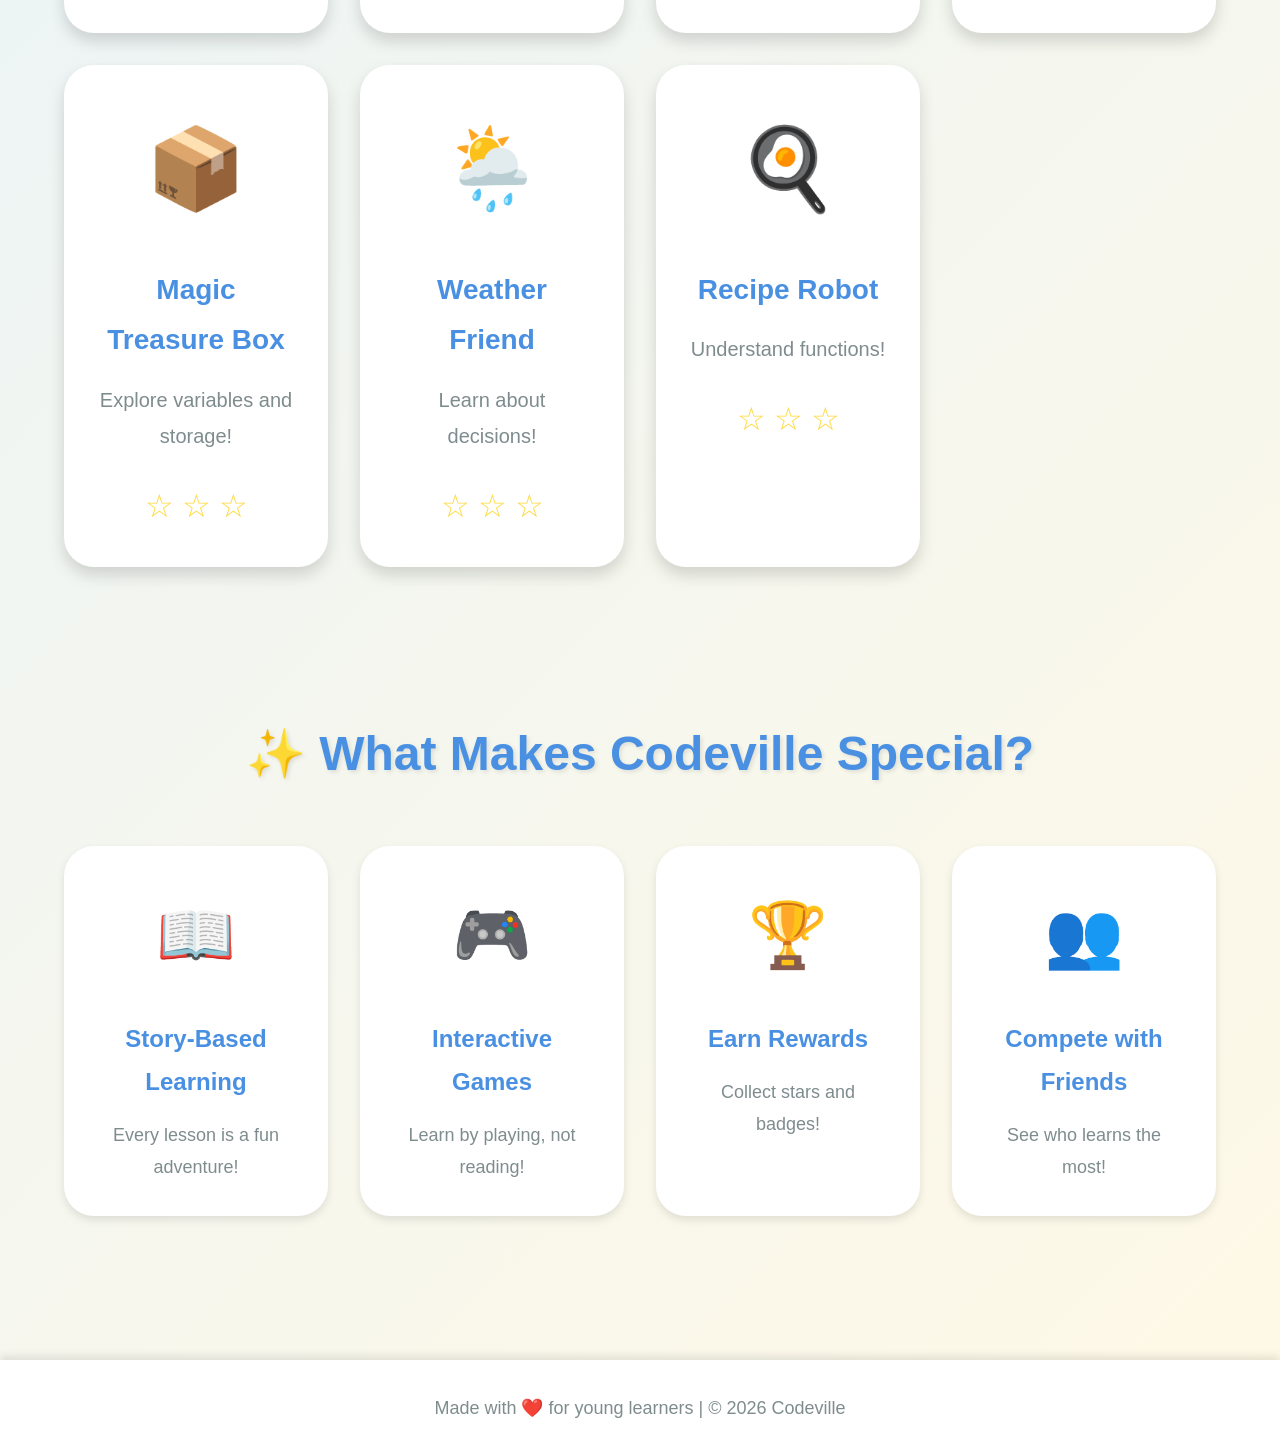
==== commit b46ba938: "Add dark mode feature with theme toggle and persistence - Created css/dark-mode.css with comprehensi" ====
--- a/dashboard.html
+++ b/dashboard.html
@@ -7,6 +7,7 @@
     <link rel="stylesheet" href="css/main.css">
     <link rel="stylesheet" href="css/animations.css">
     <link rel="stylesheet" href="css/kid-friendly.css">
+    <link rel="stylesheet" href="css/dark-mode.css">
     <style>
         .dashboard-container {
             max-width: 1200px;
@@ -569,9 +570,10 @@
                 '00': 'cody-toy-sorter',
                 1: 'magic-table',
                 2: 'dancing-robot',
-                3: 'magic-box',
-                4: 'weather-friend',
-                5: 'recipe-robot'
+                3: 'weather-wardrobe',
+                4: 'magic-box',
+                5: 'recipe-robot',
+                6: 'magic-door-keeper'
             };
             
             const slug = slugs[storyId];
--- a/css/dark-mode.css
+++ b/css/dark-mode.css
@@ -0,0 +1,357 @@
+/* ===================================
+   CODEVILLE - DARK MODE STYLES
+   Kid-Friendly Dark Theme
+   =================================== */
+
+/* ===== DARK MODE VARIABLES ===== */
+[data-theme="dark"] {
+    /* Dark Backgrounds */
+    --sky-blue: #1a2332;
+    --sunshine: #2a2f3a;
+    --grass-green: #1e2d1e;
+    --white: #2d3748;
+    
+    /* Dark Text Colors */
+    --text-dark: #e2e8f0;
+    --text-light: #cbd5e0;
+    
+    /* Keep bright colors for fun elements */
+    --cody-blue: #5ba3ff;
+    --happy-yellow: #ffd93d;
+    --fun-pink: #ff6b9d;
+    --success-green: #2ecc71;
+    --playful-purple: #a78bfa;
+    --bright-orange: #ffa500;
+    
+    /* Dark Shadows */
+    --shadow-small: 0 4px 8px rgba(0,0,0,0.3);
+    --shadow-medium: 0 8px 16px rgba(0,0,0,0.4);
+    --shadow-large: 0 12px 24px rgba(0,0,0,0.5);
+}
+
+/* ===== DARK MODE BODY ===== */
+[data-theme="dark"] body {
+    background: linear-gradient(135deg, #1a1f2e 0%, #2a2f3a 100%);
+    color: var(--text-dark);
+}
+
+/* ===== DARK MODE NAVIGATION ===== */
+[data-theme="dark"] .main-nav {
+    background: var(--white);
+    border-bottom: 2px solid #4a5568;
+}
+
+[data-theme="dark"] .nav-link {
+    color: var(--text-dark);
+}
+
+[data-theme="dark"] .nav-link:hover {
+    background: var(--sky-blue);
+}
+
+[data-theme="dark"] .nav-link.active {
+    background: var(--cody-blue);
+    color: #1a202c;
+}
+
+/* ===== DARK MODE CARDS ===== */
+[data-theme="dark"] .story-card,
+[data-theme="dark"] .feature-card,
+[data-theme="dark"] .kid-card {
+    background: var(--white);
+    border: 2px solid #4a5568;
+}
+
+[data-theme="dark"] .story-card:hover,
+[data-theme="dark"] .feature-card:hover,
+[data-theme="dark"] .kid-card:hover {
+    border-color: var(--cody-blue);
+}
+
+/* ===== DARK MODE CODY CHARACTER ===== */
+[data-theme="dark"] .cody-head,
+[data-theme="dark"] .cody-torso,
+[data-theme="dark"] .arm {
+    background: var(--cody-blue);
+    box-shadow: 0 0 20px rgba(91, 163, 255, 0.3);
+}
+
+[data-theme="dark"] .cody-antenna {
+    background: var(--cody-blue);
+}
+
+/* ===== DARK MODE BUTTONS ===== */
+[data-theme="dark"] .big-button {
+    box-shadow: 0 8px 16px rgba(0,0,0,0.4);
+}
+
+[data-theme="dark"] .big-button:hover {
+    box-shadow: 0 12px 24px rgba(0,0,0,0.5);
+}
+
+/* ===== DARK MODE MODAL ===== */
+[data-theme="dark"] .modal {
+    background: rgba(0,0,0,0.85);
+}
+
+[data-theme="dark"] .modal-content {
+    background: var(--white);
+    border: 2px solid #4a5568;
+}
+
+/* ===== DARK MODE FORMS ===== */
+[data-theme="dark"] .form-input {
+    background: #1a202c;
+    border-color: #4a5568;
+    color: var(--text-dark);
+}
+
+[data-theme="dark"] .form-input:focus {
+    border-color: var(--cody-blue);
+    background: #2d3748;
+}
+
+[data-theme="dark"] .avatar-option,
+[data-theme="dark"] .color-option {
+    background: #1a202c;
+    border-color: #4a5568;
+}
+
+[data-theme="dark"] .avatar-option:hover,
+[data-theme="dark"] .color-option:hover {
+    border-color: var(--cody-blue);
+}
+
+[data-theme="dark"] .avatar-option.selected {
+    background: var(--sky-blue);
+    border-color: var(--cody-blue);
+}
+
+/* ===== DARK MODE FOOTER ===== */
+[data-theme="dark"] .main-footer {
+    background: var(--white);
+    border-top: 2px solid #4a5568;
+}
+
+/* ===== DARK MODE MESSAGES ===== */
+[data-theme="dark"] .message-success {
+    background: linear-gradient(135deg, #1e4620, #2d5a2f);
+    border-color: var(--success-green);
+    color: #a7f3d0;
+}
+
+[data-theme="dark"] .message-error {
+    background: linear-gradient(135deg, #4a1c1c, #5a2d2d);
+    border-color: #ff6b6b;
+    color: #fca5a5;
+}
+
+[data-theme="dark"] .message-info {
+    background: linear-gradient(135deg, #1e3a5f, #2d4a6f);
+    border-color: var(--cody-blue);
+    color: #bfdbfe;
+}
+
+[data-theme="dark"] .message-warning {
+    background: linear-gradient(135deg, #4a3c1c, #5a4d2d);
+    border-color: var(--bright-orange);
+    color: #fde68a;
+}
+
+/* ===== DARK MODE PROGRESS BARS ===== */
+[data-theme="dark"] .progress-bar-container {
+    background: #1a202c;
+    box-shadow: inset 0 2px 4px rgba(0,0,0,0.3);
+}
+
+/* ===== DARK MODE BADGES ===== */
+[data-theme="dark"] .badge {
+    box-shadow: 0 4px 8px rgba(0,0,0,0.3);
+}
+
+/* ===== DARK MODE SPEECH BUBBLES ===== */
+[data-theme="dark"] .speech-bubble {
+    background: var(--white);
+    border: 2px solid #4a5568;
+}
+
+[data-theme="dark"] .speech-bubble::after {
+    border-top-color: var(--white);
+}
+
+/* ===== DARK MODE TOOLTIPS ===== */
+[data-theme="dark"] .tooltip-text {
+    background: #1a202c;
+    border: 2px solid var(--cody-blue);
+}
+
+/* ===== DARK MODE TOGGLE BUTTON ===== */
+.theme-toggle {
+    background: none;
+    border: none;
+    cursor: pointer;
+    font-size: 32px;
+    padding: 8px;
+    border-radius: 50%;
+    transition: all 0.3s ease;
+    display: flex;
+    align-items: center;
+    justify-content: center;
+    width: 50px;
+    height: 50px;
+}
+
+.theme-toggle:hover {
+    background: var(--sky-blue);
+    transform: rotate(20deg) scale(1.1);
+}
+
+.theme-toggle:active {
+    transform: rotate(20deg) scale(0.95);
+}
+
+/* Hide sun in dark mode, moon in light mode */
+[data-theme="dark"] .theme-toggle .sun-icon {
+    display: none;
+}
+
+[data-theme="light"] .theme-toggle .moon-icon,
+:root:not([data-theme]) .theme-toggle .moon-icon {
+    display: none;
+}
+
+/* ===== SMOOTH TRANSITIONS ===== */
+body,
+.main-nav,
+.story-card,
+.feature-card,
+.kid-card,
+.modal-content,
+.form-input,
+.avatar-option,
+.color-option,
+.main-footer,
+.message-box,
+.speech-bubble,
+.cody-head,
+.cody-torso,
+.arm {
+    transition: background-color 0.3s ease, 
+                color 0.3s ease, 
+                border-color 0.3s ease,
+                box-shadow 0.3s ease;
+}
+
+/* ===== DARK MODE DASHBOARD ===== */
+[data-theme="dark"] .dashboard-header {
+    background: var(--white);
+    border-bottom: 2px solid #4a5568;
+}
+
+[data-theme="dark"] .stat-card {
+    background: var(--white);
+    border: 2px solid #4a5568;
+}
+
+[data-theme="dark"] .stat-card:hover {
+    border-color: var(--cody-blue);
+}
+
+/* ===== DARK MODE PROFILE ===== */
+[data-theme="dark"] .profile-card {
+    background: var(--white);
+    border: 2px solid #4a5568;
+}
+
+[data-theme="dark"] .profile-avatar {
+    background: #1a202c;
+    border: 3px solid var(--cody-blue);
+}
+
+/* ===== DARK MODE LEADERBOARD ===== */
+[data-theme="dark"] .leaderboard-item {
+    background: var(--white);
+    border: 2px solid #4a5568;
+}
+
+[data-theme="dark"] .leaderboard-item:hover {
+    border-color: var(--cody-blue);
+}
+
+[data-theme="dark"] .leaderboard-rank {
+    background: var(--cody-blue);
+    color: #1a202c;
+}
+
+/* ===== DARK MODE MCQ ===== */
+[data-theme="dark"] .mcq-container {
+    background: var(--white);
+}
+
+[data-theme="dark"] .mcq-question {
+    background: var(--sky-blue);
+    border: 2px solid #4a5568;
+}
+
+[data-theme="dark"] .mcq-option {
+    background: #1a202c;
+    border: 2px solid #4a5568;
+    color: var(--text-dark);
+}
+
+[data-theme="dark"] .mcq-option:hover {
+    background: var(--sky-blue);
+    border-color: var(--cody-blue);
+}
+
+[data-theme="dark"] .mcq-option.correct {
+    background: #1e4620;
+    border-color: var(--success-green);
+}
+
+[data-theme="dark"] .mcq-option.incorrect {
+    background: #4a1c1c;
+    border-color: #ff6b6b;
+}
+
+/* ===== DARK MODE CODE BLOCKS ===== */
+[data-theme="dark"] .code-block {
+    background: #1a202c;
+    border: 2px solid #4a5568;
+    color: #a0aec0;
+}
+
+[data-theme="dark"] .code-keyword {
+    color: #a78bfa;
+}
+
+[data-theme="dark"] .code-string {
+    color: #2ecc71;
+}
+
+[data-theme="dark"] .code-number {
+    color: #ffd93d;
+}
+
+[data-theme="dark"] .code-comment {
+    color: #718096;
+}
+
+/* ===== ACCESSIBILITY ===== */
+@media (prefers-color-scheme: dark) {
+    :root:not([data-theme]) {
+        /* Apply dark mode variables if user prefers dark mode */
+        --sky-blue: #1a2332;
+        --sunshine: #2a2f3a;
+        --grass-green: #1e2d1e;
+        --white: #2d3748;
+        --text-dark: #e2e8f0;
+        --text-light: #cbd5e0;
+        --cody-blue: #5ba3ff;
+        --shadow-small: 0 4px 8px rgba(0,0,0,0.3);
+        --shadow-medium: 0 8px 16px rgba(0,0,0,0.4);
+        --shadow-large: 0 12px 24px rgba(0,0,0,0.5);
+    }
+}
+
+/* Made with Bob */
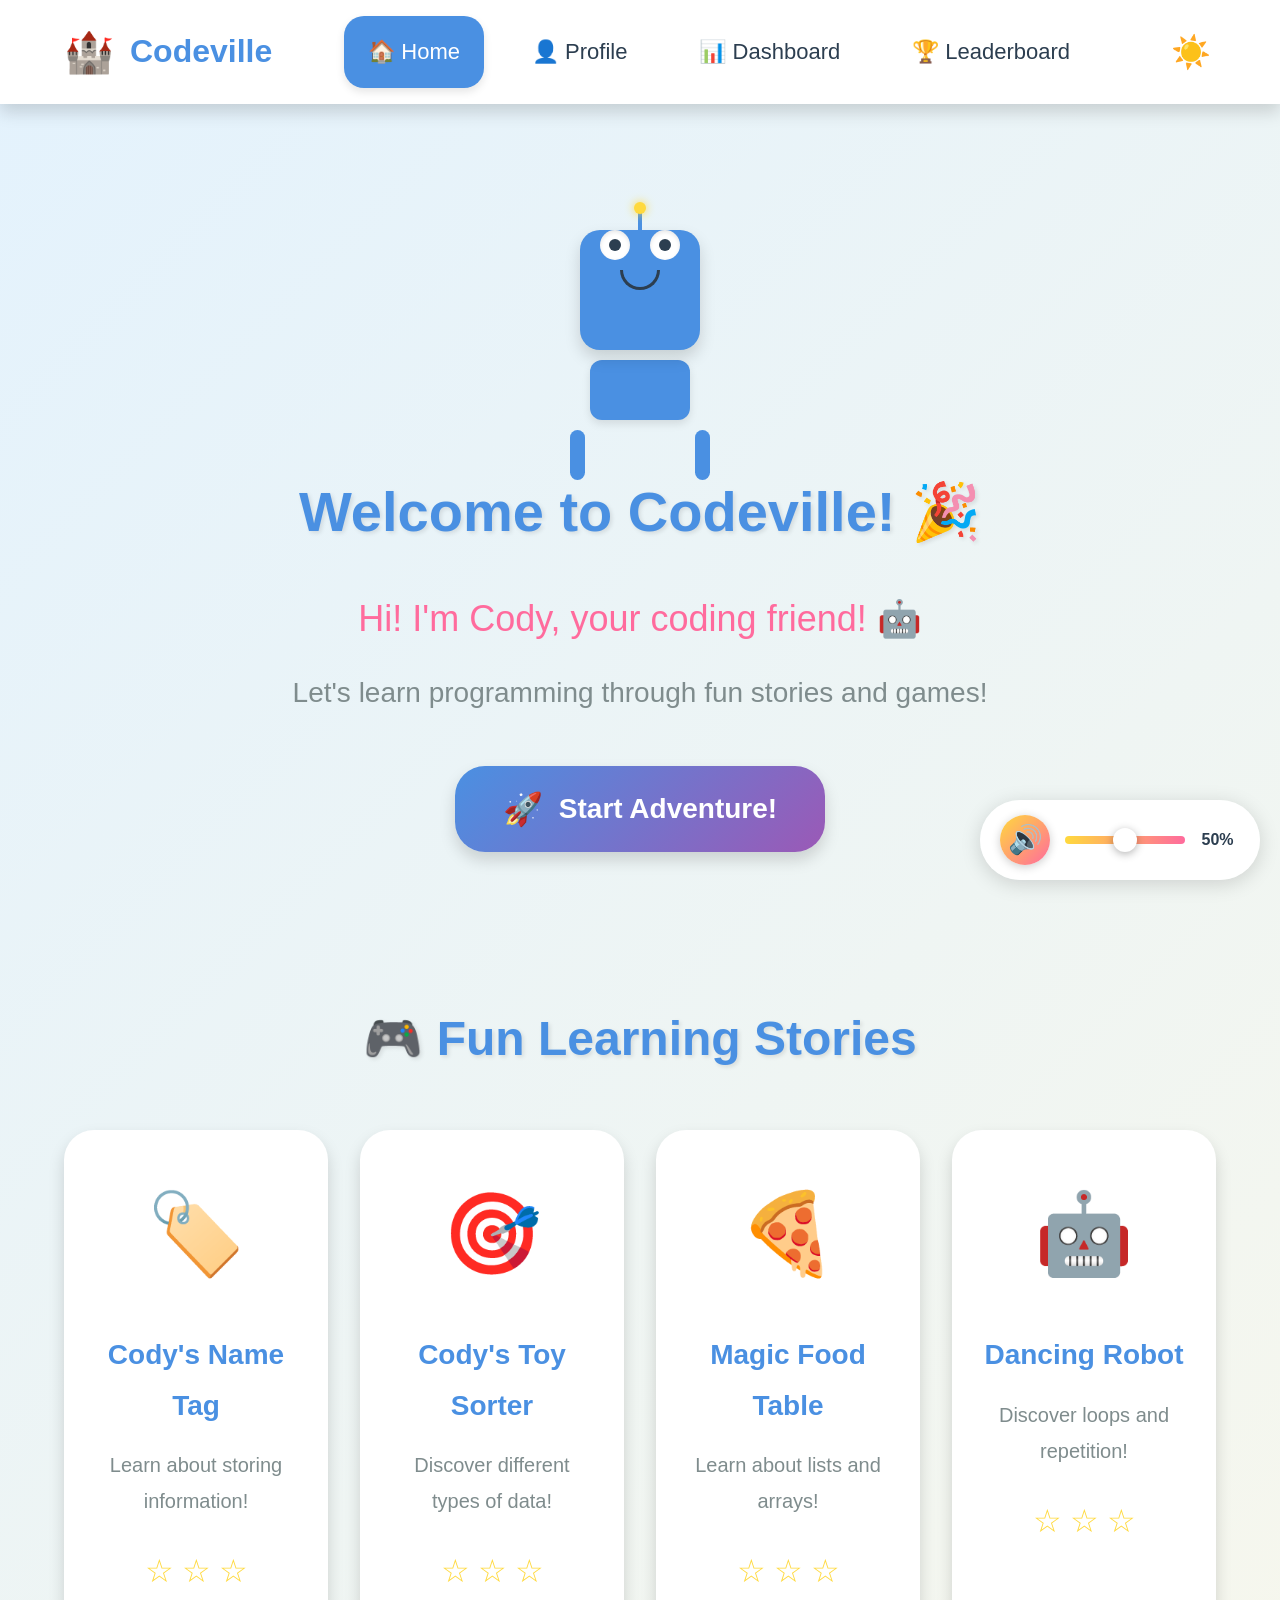
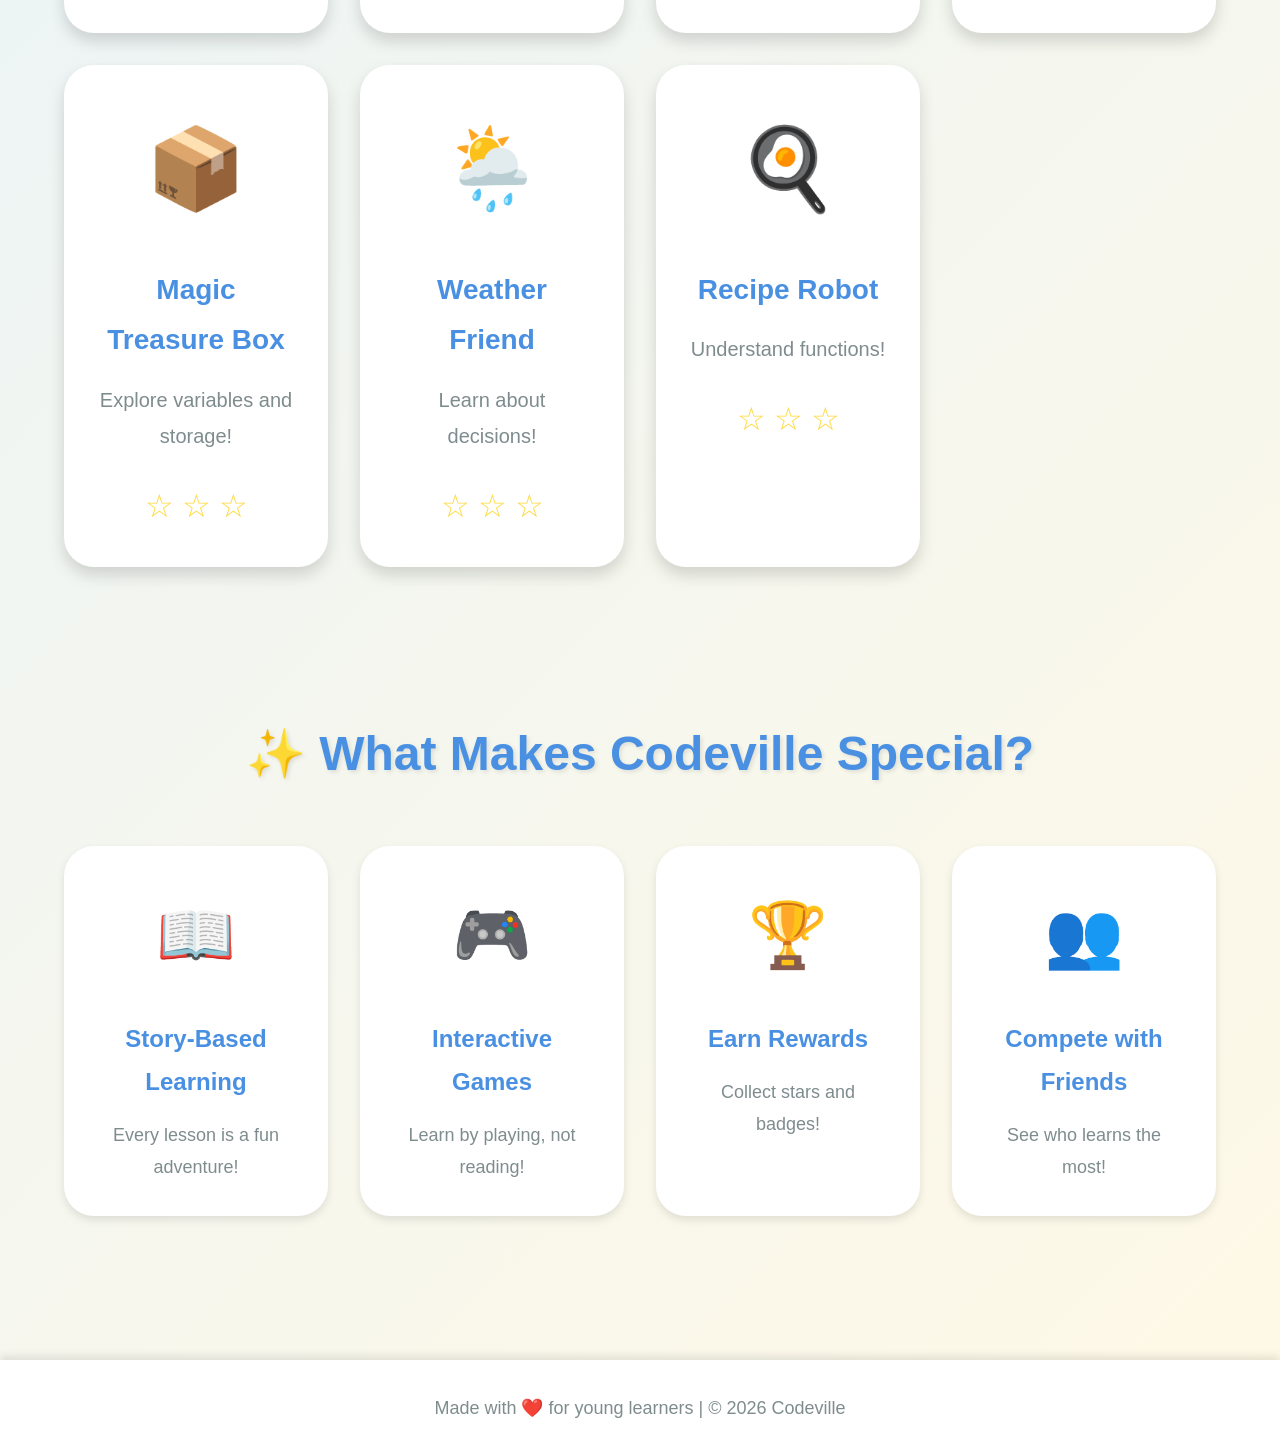
==== commit c0266e88: "Add new features: floating animations, celebration characters, sound system, and update core pages" ====
--- a/dashboard.html
+++ b/dashboard.html
@@ -8,6 +8,9 @@
     <link rel="stylesheet" href="css/animations.css">
     <link rel="stylesheet" href="css/kid-friendly.css">
     <link rel="stylesheet" href="css/dark-mode.css">
+    <link rel="stylesheet" href="css/floating-elements.css">
+    <link rel="stylesheet" href="css/celebration-characters.css">
+    <link rel="stylesheet" href="css/sound-controls.css">
     <style>
         .dashboard-container {
             max-width: 1200px;
@@ -423,6 +426,9 @@
     </footer>
 
     <!-- Scripts -->
+    <script src="js/sound-manager.js"></script>
+    <script src="js/floating-animations.js"></script>
+    <script src="js/celebration-characters.js"></script>
     <script src="js/main.js"></script>
     <script src="js/profile.js"></script>
     <script src="js/progress.js"></script>
--- a/css/floating-elements.css
+++ b/css/floating-elements.css
@@ -0,0 +1,302 @@
+/* ===================================
+   FLOATING ELEMENTS ANIMATIONS
+   Fun floating animations for kids!
+   =================================== */
+
+/* Base floating element styles */
+.floating-element {
+    position: fixed;
+    pointer-events: none;
+    z-index: 9999;
+    user-select: none;
+    will-change: transform, opacity;
+    filter: drop-shadow(0 2px 4px rgba(0, 0, 0, 0.2));
+}
+
+/* Monkey - Swings across screen */
+.floating-monkey {
+    animation: monkeySwing 5s ease-in-out forwards;
+}
+
+@keyframes monkeySwing {
+    0% {
+        transform: translateX(-100px) translateY(0) rotate(-10deg);
+        opacity: 0;
+    }
+    10% {
+        opacity: 1;
+    }
+    25% {
+        transform: translateX(25vw) translateY(-50px) rotate(5deg);
+    }
+    50% {
+        transform: translateX(50vw) translateY(-20px) rotate(-5deg);
+    }
+    75% {
+        transform: translateX(75vw) translateY(-60px) rotate(10deg);
+    }
+    90% {
+        opacity: 1;
+    }
+    100% {
+        transform: translateX(calc(100vw + 100px)) translateY(-30px) rotate(-10deg);
+        opacity: 0;
+    }
+}
+
+/* Bird - Flies diagonally */
+.floating-bird {
+    animation: birdFly 6s linear forwards;
+}
+
+@keyframes birdFly {
+    0% {
+        transform: translate(-100px, 100vh) rotate(-15deg) scale(1);
+        opacity: 0;
+    }
+    10% {
+        opacity: 1;
+    }
+    50% {
+        transform: translate(50vw, 50vh) rotate(0deg) scale(1.1);
+    }
+    90% {
+        opacity: 1;
+    }
+    100% {
+        transform: translate(calc(100vw + 100px), -100px) rotate(15deg) scale(0.9);
+        opacity: 0;
+    }
+}
+
+/* Money - Floats upward with wobble */
+.floating-money {
+    animation: moneyFloat 4s ease-out forwards;
+}
+
+@keyframes moneyFloat {
+    0% {
+        transform: translateY(0) rotate(0deg) scale(1);
+        opacity: 0;
+    }
+    10% {
+        opacity: 1;
+    }
+    25% {
+        transform: translateY(-25vh) rotate(90deg) scale(1.1);
+    }
+    50% {
+        transform: translateY(-50vh) rotate(180deg) scale(1);
+    }
+    75% {
+        transform: translateY(-75vh) rotate(270deg) scale(1.1);
+    }
+    90% {
+        opacity: 1;
+    }
+    100% {
+        transform: translateY(-100vh) rotate(360deg) scale(0.8);
+        opacity: 0;
+    }
+}
+
+/* Star - Twinkles and floats */
+.floating-star {
+    animation: starTwinkle 3.5s ease-in-out forwards;
+}
+
+@keyframes starTwinkle {
+    0% {
+        transform: translateY(0) scale(0) rotate(0deg);
+        opacity: 0;
+    }
+    10% {
+        opacity: 1;
+        transform: translateY(-10vh) scale(1) rotate(45deg);
+    }
+    25% {
+        transform: translateY(-25vh) scale(1.3) rotate(90deg);
+    }
+    50% {
+        transform: translateY(-50vh) scale(1) rotate(180deg);
+    }
+    75% {
+        transform: translateY(-75vh) scale(1.3) rotate(270deg);
+    }
+    90% {
+        opacity: 1;
+    }
+    100% {
+        transform: translateY(-100vh) scale(0) rotate(360deg);
+        opacity: 0;
+    }
+}
+
+/* Balloon - Rises slowly */
+.floating-balloon {
+    animation: balloonRise 5.5s ease-out forwards;
+}
+
+@keyframes balloonRise {
+    0% {
+        transform: translateY(0) translateX(0) rotate(0deg);
+        opacity: 0;
+    }
+    10% {
+        opacity: 1;
+    }
+    25% {
+        transform: translateY(-25vh) translateX(20px) rotate(-5deg);
+    }
+    50% {
+        transform: translateY(-50vh) translateX(-10px) rotate(5deg);
+    }
+    75% {
+        transform: translateY(-75vh) translateX(15px) rotate(-3deg);
+    }
+    90% {
+        opacity: 1;
+    }
+    100% {
+        transform: translateY(-110vh) translateX(0) rotate(0deg);
+        opacity: 0;
+    }
+}
+
+/* Butterfly - Flutters randomly */
+.floating-butterfly {
+    animation: butterflyFlutter 4.5s ease-in-out forwards;
+}
+
+@keyframes butterflyFlutter {
+    0% {
+        transform: translate(0, 0) rotate(0deg);
+        opacity: 0;
+    }
+    5% {
+        opacity: 1;
+    }
+    15% {
+        transform: translate(50px, -30px) rotate(15deg);
+    }
+    30% {
+        transform: translate(-30px, -80px) rotate(-10deg);
+    }
+    45% {
+        transform: translate(70px, -130px) rotate(20deg);
+    }
+    60% {
+        transform: translate(-20px, -180px) rotate(-15deg);
+    }
+    75% {
+        transform: translate(40px, -230px) rotate(10deg);
+    }
+    90% {
+        transform: translate(0, -280px) rotate(0deg);
+        opacity: 1;
+    }
+    100% {
+        transform: translate(0, -350px) rotate(0deg);
+        opacity: 0;
+    }
+}
+
+/* Sparkle - Quick twinkle */
+.floating-sparkle {
+    animation: sparkleShine 2.5s ease-in-out forwards;
+}
+
+@keyframes sparkleShine {
+    0% {
+        transform: scale(0) rotate(0deg);
+        opacity: 0;
+    }
+    10% {
+        transform: scale(1.5) rotate(45deg);
+        opacity: 1;
+    }
+    30% {
+        transform: scale(1) rotate(90deg);
+        opacity: 0.8;
+    }
+    50% {
+        transform: scale(1.3) rotate(180deg);
+        opacity: 1;
+    }
+    70% {
+        transform: scale(0.8) rotate(270deg);
+        opacity: 0.6;
+    }
+    90% {
+        transform: scale(1.2) rotate(315deg);
+        opacity: 0.3;
+    }
+    100% {
+        transform: scale(0) rotate(360deg);
+        opacity: 0;
+    }
+}
+
+/* Glow Star - Glows and floats */
+.floating-glowstar {
+    animation: glowStarFloat 3s ease-out forwards;
+    filter: drop-shadow(0 0 10px rgba(255, 217, 61, 0.8));
+}
+
+@keyframes glowStarFloat {
+    0% {
+        transform: translateY(0) scale(0.5);
+        opacity: 0;
+        filter: drop-shadow(0 0 5px rgba(255, 217, 61, 0.5));
+    }
+    20% {
+        opacity: 1;
+        filter: drop-shadow(0 0 15px rgba(255, 217, 61, 1));
+    }
+    50% {
+        transform: translateY(-50vh) scale(1.2);
+        filter: drop-shadow(0 0 20px rgba(255, 217, 61, 1));
+    }
+    80% {
+        opacity: 1;
+        filter: drop-shadow(0 0 15px rgba(255, 217, 61, 0.8));
+    }
+    100% {
+        transform: translateY(-100vh) scale(0.5);
+        opacity: 0;
+        filter: drop-shadow(0 0 5px rgba(255, 217, 61, 0.3));
+    }
+}
+
+/* Mobile optimizations */
+@media (max-width: 768px) {
+    .floating-element {
+        font-size: 32px !important;
+    }
+    
+    /* Reduce animation complexity on mobile */
+    .floating-monkey,
+    .floating-bird,
+    .floating-butterfly {
+        animation-duration: 3s !important;
+    }
+}
+
+/* Reduced motion support */
+@media (prefers-reduced-motion: reduce) {
+    .floating-element {
+        animation: none !important;
+        display: none !important;
+    }
+}
+
+/* Dark mode adjustments */
+[data-theme="dark"] .floating-element {
+    filter: drop-shadow(0 2px 8px rgba(255, 255, 255, 0.3));
+}
+
+[data-theme="dark"] .floating-glowstar {
+    filter: drop-shadow(0 0 15px rgba(255, 217, 61, 1));
+}
+
+/* Made with Bob */
--- a/css/celebration-characters.css
+++ b/css/celebration-characters.css
@@ -0,0 +1,279 @@
+/* ===================================
+   CELEBRATION CHARACTERS STYLES
+   Monkey & Girl celebration animations
+   =================================== */
+
+/* Base celebration character styles */
+.celebration-character {
+    position: fixed;
+    bottom: -300px;
+    left: 50%;
+    transform: translateX(-50%);
+    z-index: 10000;
+    text-align: center;
+    transition: bottom 0.5s cubic-bezier(0.68, -0.55, 0.265, 1.55);
+    pointer-events: none;
+}
+
+.celebration-character.active {
+    bottom: 100px;
+}
+
+/* Character emoji */
+.character-emoji {
+    font-size: 120px;
+    line-height: 1;
+    margin-bottom: 20px;
+    animation: characterBounce 0.6s ease-in-out infinite;
+    filter: drop-shadow(0 4px 8px rgba(0, 0, 0, 0.3));
+}
+
+@keyframes characterBounce {
+    0%, 100% {
+        transform: translateY(0) scale(1);
+    }
+    50% {
+        transform: translateY(-20px) scale(1.1);
+    }
+}
+
+/* Character message */
+.character-message {
+    background: linear-gradient(135deg, #FFD93D 0%, #FF6B9D 100%);
+    color: white;
+    padding: 15px 30px;
+    border-radius: 50px;
+    font-size: 32px;
+    font-weight: bold;
+    box-shadow: 0 8px 20px rgba(0, 0, 0, 0.3);
+    margin-bottom: 15px;
+    animation: messagePulse 1s ease-in-out infinite;
+    white-space: nowrap;
+}
+
+@keyframes messagePulse {
+    0%, 100% {
+        transform: scale(1);
+        box-shadow: 0 8px 20px rgba(0, 0, 0, 0.3);
+    }
+    50% {
+        transform: scale(1.05);
+        box-shadow: 0 12px 30px rgba(0, 0, 0, 0.4);
+    }
+}
+
+/* Character sparkles */
+.character-sparkles {
+    display: flex;
+    justify-content: center;
+    gap: 20px;
+}
+
+.sparkle {
+    font-size: 36px;
+    animation: sparkleRotate 2s linear infinite;
+    display: inline-block;
+}
+
+.sparkle:nth-child(1) {
+    animation-delay: 0s;
+}
+
+.sparkle:nth-child(2) {
+    animation-delay: 0.3s;
+}
+
+.sparkle:nth-child(3) {
+    animation-delay: 0.6s;
+}
+
+@keyframes sparkleRotate {
+    0% {
+        transform: rotate(0deg) scale(1);
+        opacity: 1;
+    }
+    25% {
+        transform: rotate(90deg) scale(1.3);
+        opacity: 0.8;
+    }
+    50% {
+        transform: rotate(180deg) scale(1);
+        opacity: 1;
+    }
+    75% {
+        transform: rotate(270deg) scale(1.3);
+        opacity: 0.8;
+    }
+    100% {
+        transform: rotate(360deg) scale(1);
+        opacity: 1;
+    }
+}
+
+/* Monkey specific styles */
+.celebration-monkey .character-emoji {
+    animation: monkeyDance 0.5s ease-in-out infinite;
+}
+
+@keyframes monkeyDance {
+    0%, 100% {
+        transform: rotate(-10deg) scale(1);
+    }
+    50% {
+        transform: rotate(10deg) scale(1.1);
+    }
+}
+
+.celebration-monkey .character-message {
+    background: linear-gradient(135deg, #FF6B9D 0%, #9B59B6 100%);
+}
+
+/* Girl specific styles */
+.celebration-girl .character-emoji {
+    animation: girlTwirl 1s ease-in-out infinite;
+}
+
+@keyframes girlTwirl {
+    0%, 100% {
+        transform: rotate(0deg) scale(1);
+    }
+    25% {
+        transform: rotate(-5deg) scale(1.05);
+    }
+    50% {
+        transform: rotate(0deg) scale(1.1);
+    }
+    75% {
+        transform: rotate(5deg) scale(1.05);
+    }
+}
+
+.celebration-girl .character-message {
+    background: linear-gradient(135deg, #FFD93D 0%, #4A90E2 100%);
+}
+
+/* Mobile responsive */
+@media (max-width: 768px) {
+    .celebration-character.active {
+        bottom: 50px;
+    }
+    
+    .character-emoji {
+        font-size: 80px;
+    }
+    
+    .character-message {
+        font-size: 24px;
+        padding: 12px 24px;
+    }
+    
+    .sparkle {
+        font-size: 28px;
+    }
+}
+
+@media (max-width: 480px) {
+    .character-emoji {
+        font-size: 60px;
+    }
+    
+    .character-message {
+        font-size: 20px;
+        padding: 10px 20px;
+    }
+    
+    .sparkle {
+        font-size: 24px;
+        gap: 10px;
+    }
+}
+
+/* Dark mode adjustments */
+[data-theme="dark"] .character-message {
+    box-shadow: 0 8px 20px rgba(255, 255, 255, 0.2);
+}
+
+[data-theme="dark"] .character-emoji {
+    filter: drop-shadow(0 4px 12px rgba(255, 255, 255, 0.4));
+}
+
+/* Reduced motion support */
+@media (prefers-reduced-motion: reduce) {
+    .celebration-character {
+        transition: none;
+    }
+    
+    .character-emoji,
+    .character-message,
+    .sparkle {
+        animation: none !important;
+    }
+    
+    .celebration-character.active {
+        bottom: 100px;
+    }
+}
+
+/* Additional celebration effects */
+.celebration-character::before {
+    content: '';
+    position: absolute;
+    top: 50%;
+    left: 50%;
+    transform: translate(-50%, -50%);
+    width: 300px;
+    height: 300px;
+    background: radial-gradient(circle, rgba(255, 217, 61, 0.3) 0%, transparent 70%);
+    border-radius: 50%;
+    animation: glowPulse 2s ease-in-out infinite;
+    z-index: -1;
+}
+
+@keyframes glowPulse {
+    0%, 100% {
+        transform: translate(-50%, -50%) scale(1);
+        opacity: 0.5;
+    }
+    50% {
+        transform: translate(-50%, -50%) scale(1.2);
+        opacity: 0.8;
+    }
+}
+
+/* Achievement celebration (extra special) */
+.celebration-character.achievement .character-emoji {
+    font-size: 150px;
+    animation: achievementCelebrate 0.8s ease-in-out infinite;
+}
+
+@keyframes achievementCelebrate {
+    0%, 100% {
+        transform: scale(1) rotate(0deg);
+    }
+    25% {
+        transform: scale(1.2) rotate(-10deg);
+    }
+    50% {
+        transform: scale(1.3) rotate(0deg);
+    }
+    75% {
+        transform: scale(1.2) rotate(10deg);
+    }
+}
+
+.celebration-character.achievement .character-message {
+    font-size: 40px;
+    padding: 20px 40px;
+    animation: achievementMessagePulse 0.8s ease-in-out infinite;
+}
+
+@keyframes achievementMessagePulse {
+    0%, 100% {
+        transform: scale(1);
+    }
+    50% {
+        transform: scale(1.1);
+    }
+}
+
+/* Made with Bob */
--- a/css/sound-controls.css
+++ b/css/sound-controls.css
@@ -0,0 +1,261 @@
+/* ===================================
+   SOUND CONTROLS STYLES
+   Volume slider and mute button
+   =================================== */
+
+/* Sound controls container */
+.sound-controls {
+    position: fixed;
+    bottom: 20px;
+    right: 20px;
+    display: flex;
+    align-items: center;
+    gap: 15px;
+    background: rgba(255, 255, 255, 0.95);
+    padding: 15px 20px;
+    border-radius: 50px;
+    box-shadow: 0 4px 20px rgba(0, 0, 0, 0.15);
+    z-index: 9998;
+    backdrop-filter: blur(10px);
+    transition: all 0.3s ease;
+}
+
+.sound-controls:hover {
+    box-shadow: 0 6px 30px rgba(0, 0, 0, 0.2);
+    transform: translateY(-2px);
+}
+
+/* Dark mode */
+[data-theme="dark"] .sound-controls {
+    background: rgba(26, 26, 46, 0.95);
+    box-shadow: 0 4px 20px rgba(255, 255, 255, 0.1);
+}
+
+[data-theme="dark"] .sound-controls:hover {
+    box-shadow: 0 6px 30px rgba(255, 255, 255, 0.15);
+}
+
+/* Mute button */
+.sound-button {
+    width: 50px;
+    height: 50px;
+    border-radius: 50%;
+    border: none;
+    background: linear-gradient(135deg, #FFD93D 0%, #FF6B9D 100%);
+    cursor: pointer;
+    display: flex;
+    align-items: center;
+    justify-content: center;
+    transition: all 0.3s ease;
+    box-shadow: 0 2px 10px rgba(0, 0, 0, 0.2);
+}
+
+.sound-button:hover {
+    transform: scale(1.1) rotate(10deg);
+    box-shadow: 0 4px 15px rgba(0, 0, 0, 0.3);
+}
+
+.sound-button:active {
+    transform: scale(0.95);
+}
+
+.sound-button.muted {
+    background: linear-gradient(135deg, #95a5a6 0%, #7f8c8d 100%);
+}
+
+.sound-icon {
+    font-size: 28px;
+    line-height: 1;
+}
+
+/* Volume slider container */
+.volume-slider-container {
+    display: flex;
+    align-items: center;
+    gap: 10px;
+}
+
+/* Volume slider */
+.volume-slider {
+    -webkit-appearance: none;
+    appearance: none;
+    width: 120px;
+    height: 8px;
+    border-radius: 5px;
+    background: linear-gradient(to right, #FFD93D 0%, #FF6B9D 100%);
+    outline: none;
+    cursor: pointer;
+    transition: all 0.3s ease;
+}
+
+.volume-slider:hover {
+    height: 10px;
+}
+
+/* Slider thumb - WebKit */
+.volume-slider::-webkit-slider-thumb {
+    -webkit-appearance: none;
+    appearance: none;
+    width: 24px;
+    height: 24px;
+    border-radius: 50%;
+    background: white;
+    cursor: pointer;
+    box-shadow: 0 2px 8px rgba(0, 0, 0, 0.3);
+    transition: all 0.3s ease;
+}
+
+.volume-slider::-webkit-slider-thumb:hover {
+    transform: scale(1.2);
+    box-shadow: 0 4px 12px rgba(0, 0, 0, 0.4);
+}
+
+.volume-slider::-webkit-slider-thumb:active {
+    transform: scale(1.1);
+}
+
+/* Slider thumb - Firefox */
+.volume-slider::-moz-range-thumb {
+    width: 24px;
+    height: 24px;
+    border-radius: 50%;
+    background: white;
+    cursor: pointer;
+    border: none;
+    box-shadow: 0 2px 8px rgba(0, 0, 0, 0.3);
+    transition: all 0.3s ease;
+}
+
+.volume-slider::-moz-range-thumb:hover {
+    transform: scale(1.2);
+    box-shadow: 0 4px 12px rgba(0, 0, 0, 0.4);
+}
+
+.volume-slider::-moz-range-thumb:active {
+    transform: scale(1.1);
+}
+
+/* Volume label */
+.volume-label {
+    font-size: 16px;
+    font-weight: bold;
+    color: #2C3E50;
+    min-width: 45px;
+    text-align: center;
+}
+
+[data-theme="dark"] .volume-label {
+    color: #EAEAEA;
+}
+
+/* Mobile responsive */
+@media (max-width: 768px) {
+    .sound-controls {
+        bottom: 80px;
+        right: 10px;
+        padding: 12px 16px;
+        gap: 10px;
+    }
+    
+    .sound-button {
+        width: 45px;
+        height: 45px;
+    }
+    
+    .sound-icon {
+        font-size: 24px;
+    }
+    
+    .volume-slider {
+        width: 80px;
+    }
+    
+    .volume-label {
+        font-size: 14px;
+        min-width: 40px;
+    }
+}
+
+@media (max-width: 480px) {
+    .sound-controls {
+        flex-direction: column;
+        padding: 10px;
+        border-radius: 20px;
+        gap: 8px;
+    }
+    
+    .volume-slider-container {
+        flex-direction: column;
+        gap: 5px;
+    }
+    
+    .volume-slider {
+        width: 60px;
+    }
+}
+
+/* Animation for sound controls appearance */
+@keyframes slideInFromRight {
+    from {
+        transform: translateX(200px);
+        opacity: 0;
+    }
+    to {
+        transform: translateX(0);
+        opacity: 1;
+    }
+}
+
+.sound-controls {
+    animation: slideInFromRight 0.5s ease-out;
+}
+
+/* Pulse animation when volume changes */
+@keyframes volumePulse {
+    0%, 100% {
+        transform: scale(1);
+    }
+    50% {
+        transform: scale(1.1);
+    }
+}
+
+.sound-button.volume-changed {
+    animation: volumePulse 0.3s ease-in-out;
+}
+
+/* Tooltip for sound button */
+.sound-button::after {
+    content: attr(title);
+    position: absolute;
+    bottom: 100%;
+    left: 50%;
+    transform: translateX(-50%) translateY(-10px);
+    background: rgba(0, 0, 0, 0.8);
+    color: white;
+    padding: 8px 12px;
+    border-radius: 8px;
+    font-size: 14px;
+    white-space: nowrap;
+    opacity: 0;
+    pointer-events: none;
+    transition: all 0.3s ease;
+}
+
+.sound-button:hover::after {
+    opacity: 1;
+    transform: translateX(-50%) translateY(-5px);
+}
+
+/* Reduced motion support */
+@media (prefers-reduced-motion: reduce) {
+    .sound-controls,
+    .sound-button,
+    .volume-slider::-webkit-slider-thumb,
+    .volume-slider::-moz-range-thumb {
+        animation: none !important;
+        transition: none !important;
+    }
+}
+
+/* Made with Bob */
